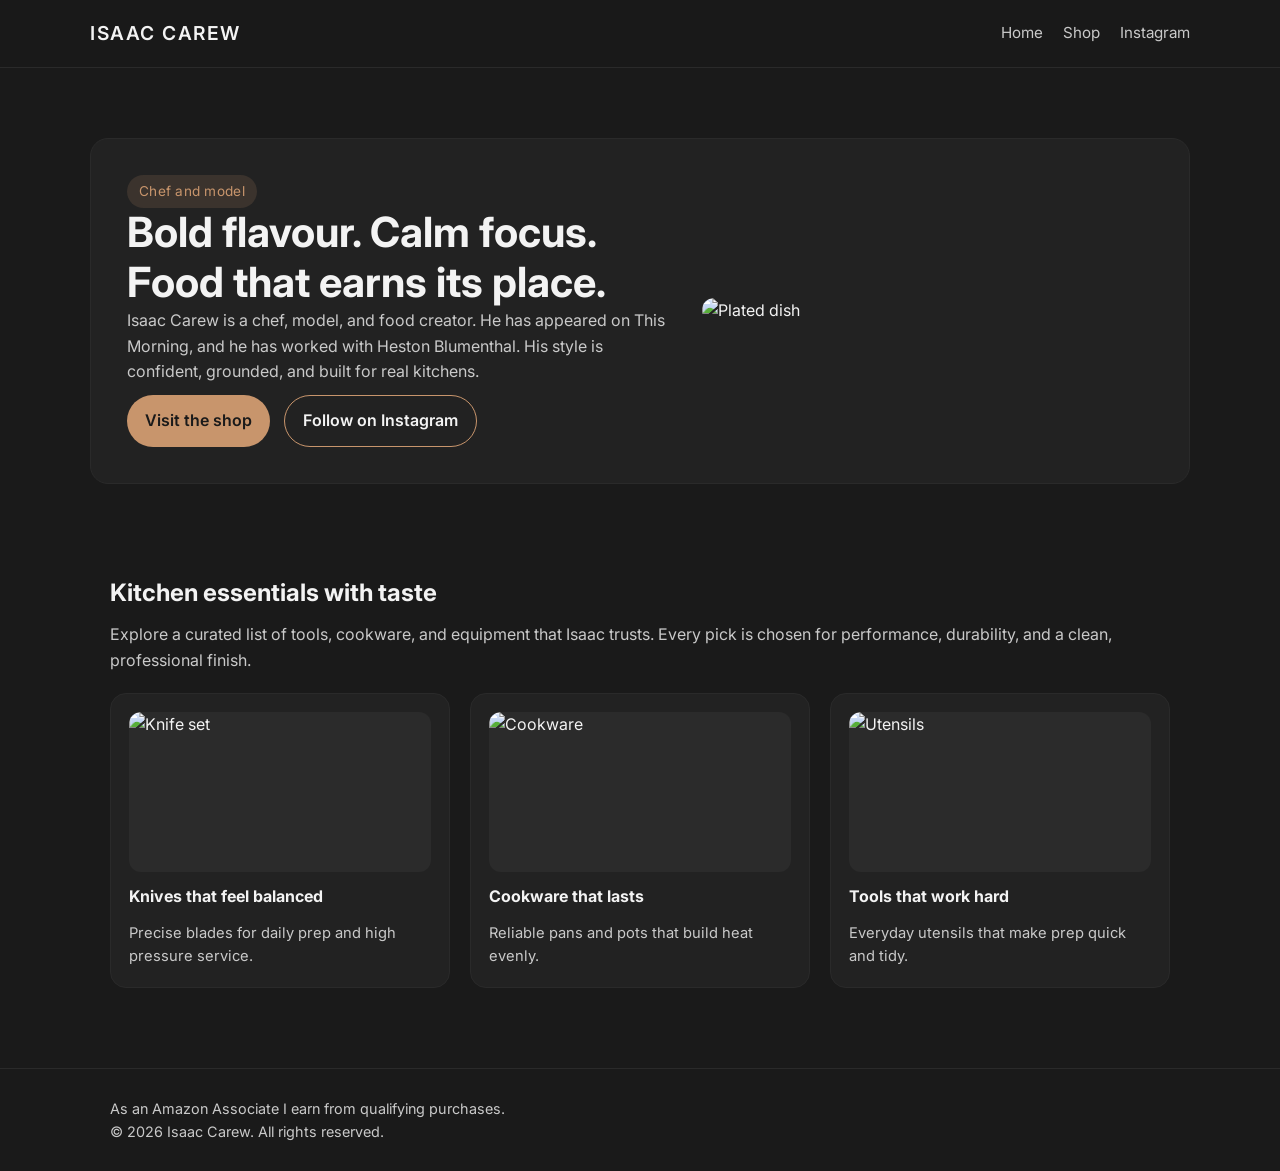
==== index.html @ 8b098218 "Initial site: isaaccarew.com kitchen store" ====
<!DOCTYPE html>
<html lang="en">
<head>
  <meta charset="UTF-8">
  <meta name="viewport" content="width=device-width, initial-scale=1.0">
  <title>Isaac Carew | Chef and Food Creator</title>
  <link rel="preconnect" href="https://fonts.googleapis.com">
  <link rel="preconnect" href="https://fonts.gstatic.com" crossorigin>
  <link href="https://fonts.googleapis.com/css2?family=Inter:wght@300;400;600;700&display=swap" rel="stylesheet">
  <link rel="stylesheet" href="css/style.css">
</head>
<body>
  <header>
    <div class="container nav">
      <div class="brand">Isaac Carew</div>
      <nav class="nav-links">
        <a href="index.html">Home</a>
        <a href="shop.html">Shop</a>
        <a href="https://www.instagram.com/isaaccarew/" target="_blank" rel="noopener">Instagram</a>
      </nav>
    </div>
  </header>

  <main>
    <section class="hero">
      <div class="container hero-card">
        <div>
          <span class="badge">Chef and model</span>
          <h1>Bold flavour. Calm focus. Food that earns its place.</h1>
          <p>Isaac Carew is a chef, model, and food creator. He has appeared on This Morning, and he has worked with Heston Blumenthal. His style is confident, grounded, and built for real kitchens.</p>
          <div class="cta">
            <a class="button" href="shop.html">Visit the shop</a>
            <a class="button ghost" href="https://www.instagram.com/isaaccarew/" target="_blank" rel="noopener">Follow on Instagram</a>
          </div>
        </div>
        <div>
          <img src="https://images.unsplash.com/photo-1504674900247-0877df9cc836?auto=format&fit=crop&w=900&q=80" alt="Plated dish">
        </div>
      </div>
    </section>

    <section class="section">
      <div class="container">
        <h2>Kitchen essentials with taste</h2>
        <p>Explore a curated list of tools, cookware, and equipment that Isaac trusts. Every pick is chosen for performance, durability, and a clean, professional finish.</p>
        <div class="grid">
          <div class="card">
            <img src="https://images.unsplash.com/photo-1518013431117-eb1465fa5752?auto=format&fit=crop&w=800&q=80" alt="Knife set">
            <h3>Knives that feel balanced</h3>
            <p>Precise blades for daily prep and high pressure service.</p>
          </div>
          <div class="card">
            <img src="https://images.unsplash.com/photo-1528712306091-ed0763094c98?auto=format&fit=crop&w=800&q=80" alt="Cookware">
            <h3>Cookware that lasts</h3>
            <p>Reliable pans and pots that build heat evenly.</p>
          </div>
          <div class="card">
            <img src="https://images.unsplash.com/photo-1528712306091-ed0763094c98?auto=format&fit=crop&w=800&q=80" alt="Utensils">
            <h3>Tools that work hard</h3>
            <p>Everyday utensils that make prep quick and tidy.</p>
          </div>
        </div>
      </div>
    </section>
  </main>

  <footer>
    <div class="container">
      <p>As an Amazon Associate I earn from qualifying purchases.</p>
      <p>© 2026 Isaac Carew. All rights reserved.</p>
    </div>
  </footer>
</body>
</html>
---- css/style.css ----
:root{
  --bg:#1a1a1a;
  --panel:#222222;
  --text:#f3f3f3;
  --muted:#c9c9c9;
  --accent:#c8956c;
  --accent-soft:rgba(200,149,108,0.15);
  --max:1100px;
}
*{box-sizing:border-box;margin:0;padding:0;}
body{
  font-family:Inter,system-ui,Arial,sans-serif;
  background:var(--bg);
  color:var(--text);
  line-height:1.6;
}
img{max-width:100%;display:block;border-radius:12px;}
a{color:var(--text);text-decoration:none;}
.container{max-width:var(--max);margin:0 auto;padding:0 20px;}
header{position:sticky;top:0;background:rgba(26,26,26,0.9);backdrop-filter:blur(8px);z-index:10;border-bottom:1px solid #2a2a2a;}
.nav{display:flex;align-items:center;justify-content:space-between;padding:18px 0;}
.brand{font-size:1.2rem;letter-spacing:0.08em;text-transform:uppercase;font-weight:600;}
.nav-links{display:flex;gap:20px;align-items:center;}
.nav-links a{font-size:0.95rem;color:var(--muted);} 
.nav-links a:hover{color:var(--text);} 
.hero{padding:70px 0 50px;}
.hero-card{background:var(--panel);border:1px solid #2a2a2a;border-radius:18px;padding:36px;display:grid;gap:24px;}
.hero h1{font-size:2.2rem;line-height:1.2;}
.hero p{color:var(--muted);max-width:700px;}
.hero .cta{display:flex;flex-wrap:wrap;gap:14px;margin-top:10px;}
.button{background:var(--accent);color:#1a1a1a;padding:12px 18px;border-radius:999px;font-weight:600;display:inline-flex;align-items:center;justify-content:center;}
.button.ghost{background:transparent;border:1px solid var(--accent);color:var(--text);} 
.section{padding:40px 0;}
.section h2{font-size:1.5rem;margin-bottom:10px;}
.section p{color:var(--muted);} 
.grid{display:grid;grid-template-columns:repeat(auto-fit,minmax(220px,1fr));gap:20px;margin-top:20px;}
.card{background:var(--panel);border:1px solid #2a2a2a;border-radius:16px;padding:18px;display:flex;flex-direction:column;gap:12px;}
.card img{height:160px;object-fit:cover;background:#2b2b2b;}
.card h3{font-size:1rem;}
.card p{color:var(--muted);font-size:0.92rem;}
.price{color:var(--accent);font-weight:600;margin-top:auto;}
.card .button{margin-top:10px;width:100%;}
.category{margin-top:34px;}
.badge{display:inline-block;background:var(--accent-soft);color:var(--accent);padding:6px 12px;border-radius:999px;font-size:0.85rem;letter-spacing:0.02em;}
footer{border-top:1px solid #2a2a2a;padding:28px 0;margin-top:40px;color:var(--muted);font-size:0.9rem;}
@media(min-width:768px){
  .hero-card{grid-template-columns:1.1fr 0.9fr;align-items:center;}
  .hero h1{font-size:2.6rem;}
}
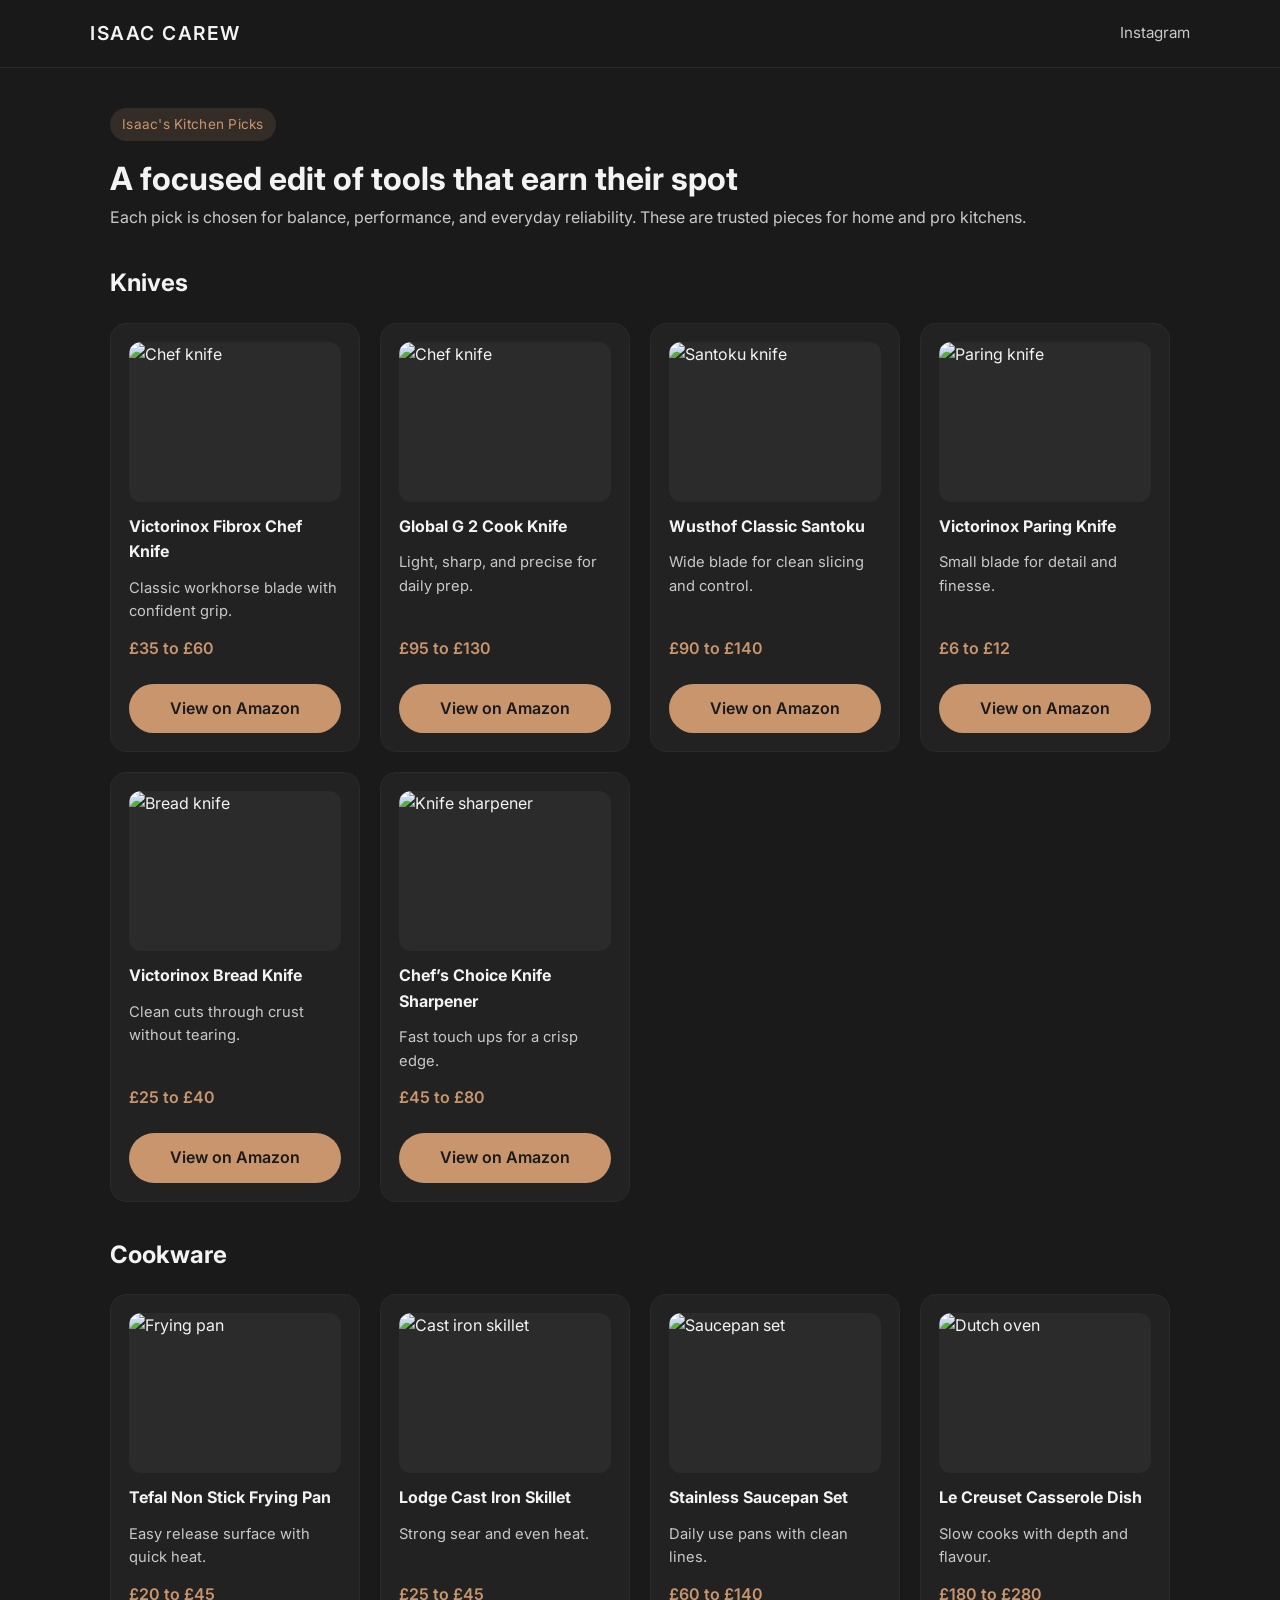
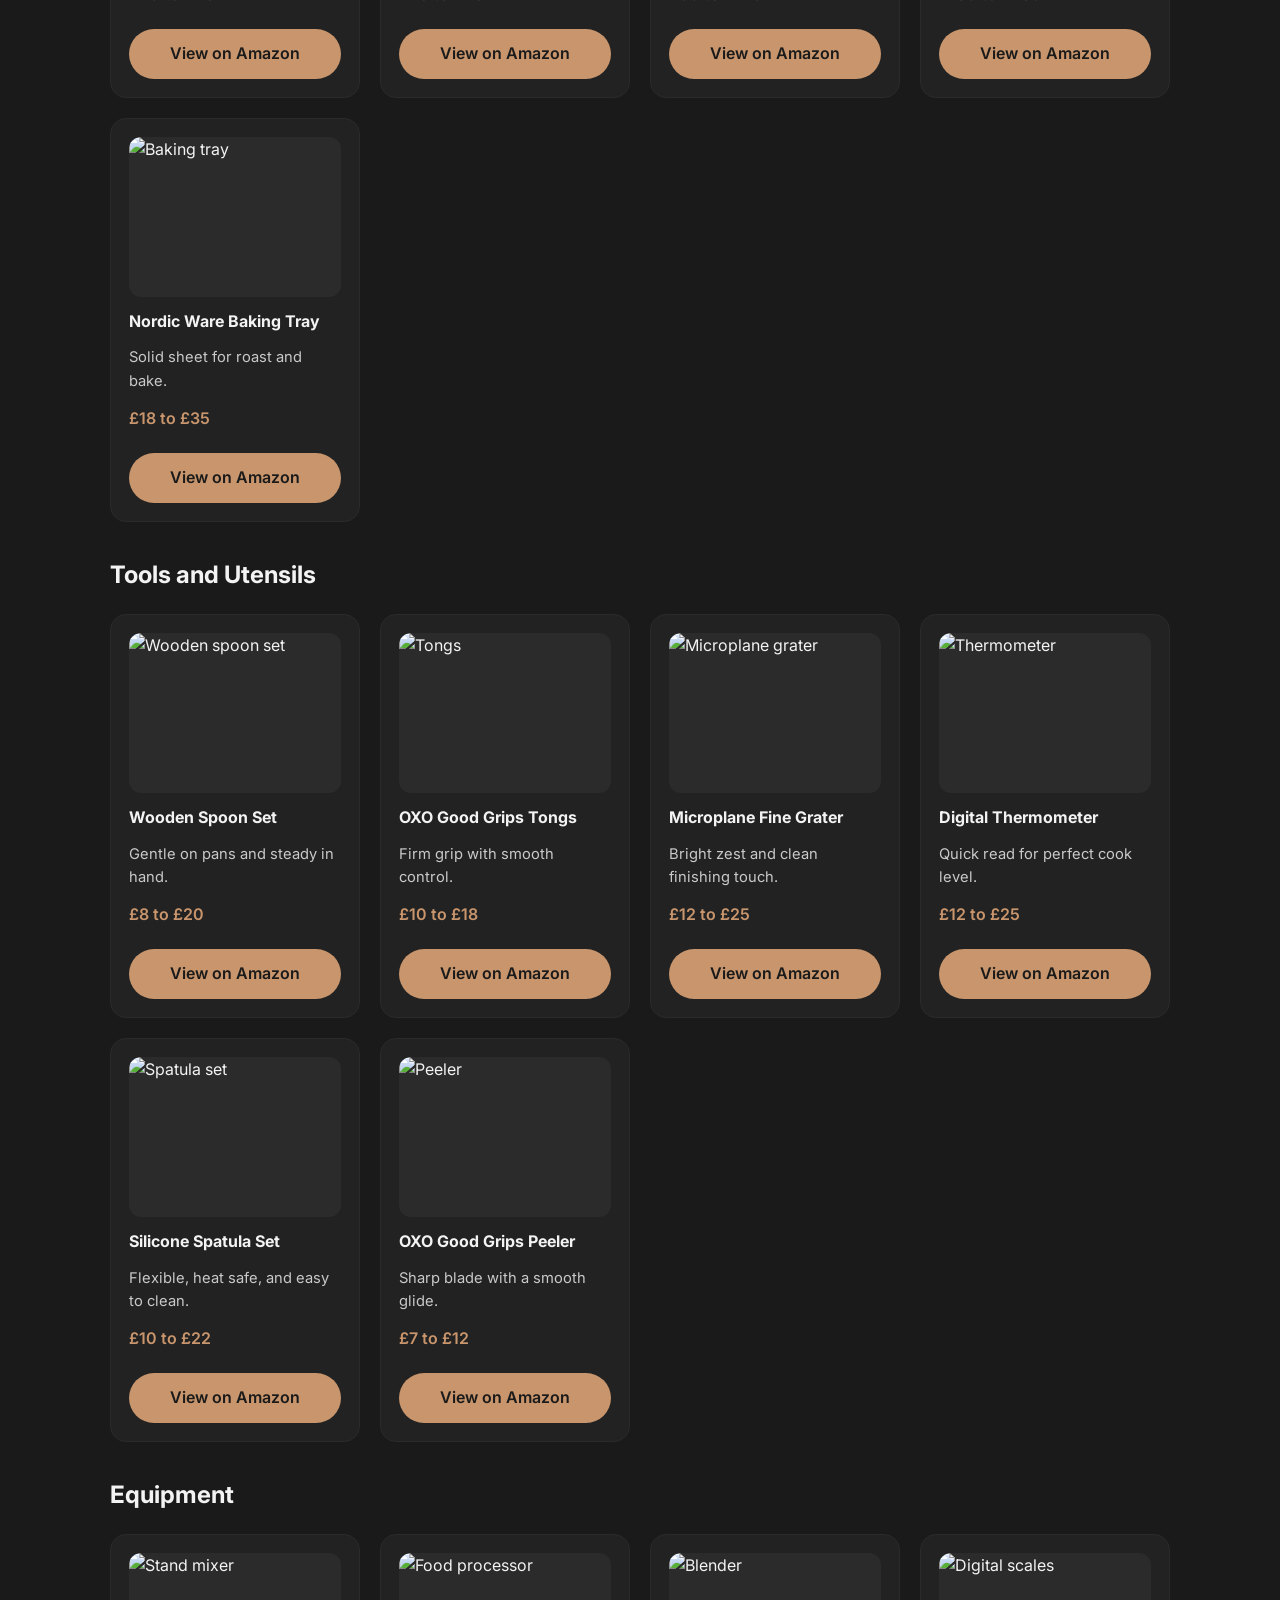
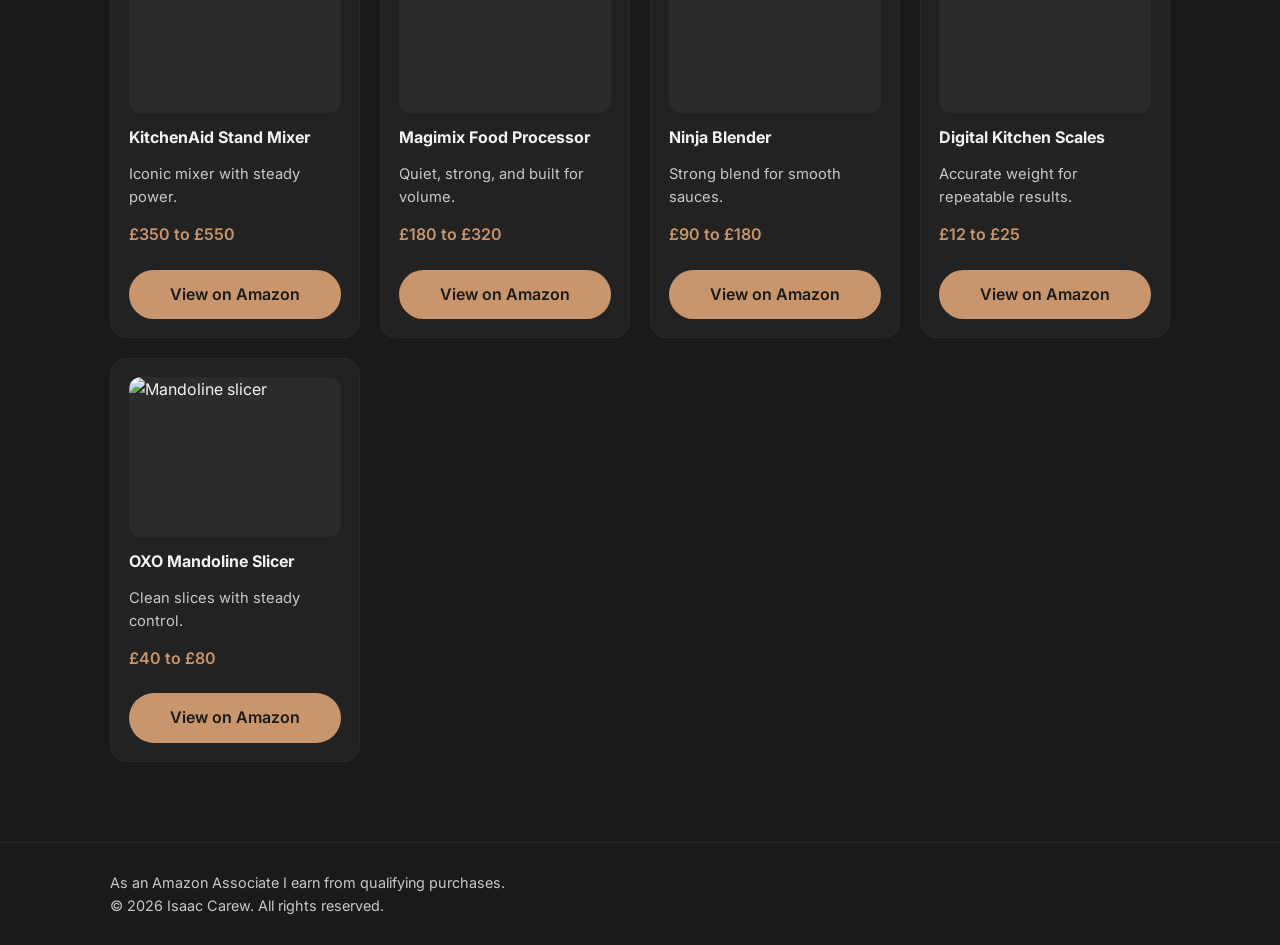
==== commit 0b528939: "Strip to shop only - single page storefront" ====
--- a/index.html
+++ b/index.html
@@ -3,7 +3,7 @@
 <head>
   <meta charset="UTF-8">
   <meta name="viewport" content="width=device-width, initial-scale=1.0">
-  <title>Isaac Carew | Chef and Food Creator</title>
+  <title>Isaac's Kitchen Picks</title>
   <link rel="preconnect" href="https://fonts.googleapis.com">
   <link rel="preconnect" href="https://fonts.gstatic.com" crossorigin>
   <link href="https://fonts.googleapis.com/css2?family=Inter:wght@300;400;600;700&display=swap" rel="stylesheet">
@@ -14,54 +14,196 @@
     <div class="container nav">
       <div class="brand">Isaac Carew</div>
       <nav class="nav-links">
-        <a href="index.html">Home</a>
-        <a href="shop.html">Shop</a>
         <a href="https://www.instagram.com/isaaccarew/" target="_blank" rel="noopener">Instagram</a>
       </nav>
     </div>
   </header>
 
-  <main>
-    <section class="hero">
-      <div class="container hero-card">
-        <div>
-          <span class="badge">Chef and model</span>
-          <h1>Bold flavour. Calm focus. Food that earns its place.</h1>
-          <p>Isaac Carew is a chef, model, and food creator. He has appeared on This Morning, and he has worked with Heston Blumenthal. His style is confident, grounded, and built for real kitchens.</p>
-          <div class="cta">
-            <a class="button" href="shop.html">Visit the shop</a>
-            <a class="button ghost" href="https://www.instagram.com/isaaccarew/" target="_blank" rel="noopener">Follow on Instagram</a>
-          </div>
-        </div>
-        <div>
-          <img src="https://images.unsplash.com/photo-1504674900247-0877df9cc836?auto=format&fit=crop&w=900&q=80" alt="Plated dish">
-        </div>
-      </div>
-    </section>
-
-    <section class="section">
-      <div class="container">
-        <h2>Kitchen essentials with taste</h2>
-        <p>Explore a curated list of tools, cookware, and equipment that Isaac trusts. Every pick is chosen for performance, durability, and a clean, professional finish.</p>
-        <div class="grid">
-          <div class="card">
-            <img src="https://images.unsplash.com/photo-1518013431117-eb1465fa5752?auto=format&fit=crop&w=800&q=80" alt="Knife set">
-            <h3>Knives that feel balanced</h3>
-            <p>Precise blades for daily prep and high pressure service.</p>
-          </div>
-          <div class="card">
-            <img src="https://images.unsplash.com/photo-1528712306091-ed0763094c98?auto=format&fit=crop&w=800&q=80" alt="Cookware">
-            <h3>Cookware that lasts</h3>
-            <p>Reliable pans and pots that build heat evenly.</p>
-          </div>
-          <div class="card">
-            <img src="https://images.unsplash.com/photo-1528712306091-ed0763094c98?auto=format&fit=crop&w=800&q=80" alt="Utensils">
-            <h3>Tools that work hard</h3>
-            <p>Everyday utensils that make prep quick and tidy.</p>
-          </div>
-        </div>
-      </div>
-    </section>
+  <main class="section">
+    <div class="container">
+      <span class="badge">Isaac's Kitchen Picks</span>
+      <h1 style="margin-top:12px;">A focused edit of tools that earn their spot</h1>
+      <p>Each pick is chosen for balance, performance, and everyday reliability. These are trusted pieces for home and pro kitchens.</p>
+
+      <div class="category">
+        <h2>Knives</h2>
+        <div class="grid">
+          <div class="card">
+            <img src="https://images.unsplash.com/photo-1480169812695-4d679ac0bf76?auto=format&fit=crop&w=900&q=80" alt="Chef knife">
+            <h3>Victorinox Fibrox Chef Knife</h3>
+            <p>Classic workhorse blade with confident grip.</p>
+            <div class="price">£35 to £60</div>
+            <a class="button" href="https://www.amazon.co.uk/dp/B0000CFDD5?tag=isaaccarew-21" target="_blank" rel="noopener">View on Amazon</a>
+          </div>
+          <div class="card">
+            <img src="https://images.unsplash.com/photo-1506368249639-73a05d6f6488?auto=format&fit=crop&w=900&q=80" alt="Chef knife">
+            <h3>Global G 2 Cook Knife</h3>
+            <p>Light, sharp, and precise for daily prep.</p>
+            <div class="price">£95 to £130</div>
+            <a class="button" href="https://www.amazon.co.uk/dp/B00005OL44?tag=isaaccarew-21" target="_blank" rel="noopener">View on Amazon</a>
+          </div>
+          <div class="card">
+            <img src="https://images.unsplash.com/photo-1506368249639-73a05d6f6488?auto=format&fit=crop&w=900&q=80" alt="Santoku knife">
+            <h3>Wusthof Classic Santoku</h3>
+            <p>Wide blade for clean slicing and control.</p>
+            <div class="price">£90 to £140</div>
+            <a class="button" href="https://www.amazon.co.uk/dp/B00009ZK08?tag=isaaccarew-21" target="_blank" rel="noopener">View on Amazon</a>
+          </div>
+          <div class="card">
+            <img src="https://images.unsplash.com/photo-1518013431117-eb1465fa5752?auto=format&fit=crop&w=900&q=80" alt="Paring knife">
+            <h3>Victorinox Paring Knife</h3>
+            <p>Small blade for detail and finesse.</p>
+            <div class="price">£6 to £12</div>
+            <a class="button" href="https://www.amazon.co.uk/dp/B0000CF94L?tag=isaaccarew-21" target="_blank" rel="noopener">View on Amazon</a>
+          </div>
+          <div class="card">
+            <img src="https://images.unsplash.com/photo-1518013431117-eb1465fa5752?auto=format&fit=crop&w=900&q=80" alt="Bread knife">
+            <h3>Victorinox Bread Knife</h3>
+            <p>Clean cuts through crust without tearing.</p>
+            <div class="price">£25 to £40</div>
+            <a class="button" href="https://www.amazon.co.uk/dp/B0000CFDD3?tag=isaaccarew-21" target="_blank" rel="noopener">View on Amazon</a>
+          </div>
+          <div class="card">
+            <img src="https://images.unsplash.com/photo-1511690743698-d9d85f2fbf38?auto=format&fit=crop&w=900&q=80" alt="Knife sharpener">
+            <h3>Chef’s Choice Knife Sharpener</h3>
+            <p>Fast touch ups for a crisp edge.</p>
+            <div class="price">£45 to £80</div>
+            <a class="button" href="https://www.amazon.co.uk/dp/B00005RGO6?tag=isaaccarew-21" target="_blank" rel="noopener">View on Amazon</a>
+          </div>
+        </div>
+      </div>
+
+      <div class="category">
+        <h2>Cookware</h2>
+        <div class="grid">
+          <div class="card">
+            <img src="https://images.unsplash.com/photo-1506368249639-73a05d6f6488?auto=format&fit=crop&w=900&q=80" alt="Frying pan">
+            <h3>Tefal Non Stick Frying Pan</h3>
+            <p>Easy release surface with quick heat.</p>
+            <div class="price">£20 to £45</div>
+            <a class="button" href="https://www.amazon.co.uk/dp/B00KJTZLDY?tag=isaaccarew-21" target="_blank" rel="noopener">View on Amazon</a>
+          </div>
+          <div class="card">
+            <img src="https://images.unsplash.com/photo-1506368249639-73a05d6f6488?auto=format&fit=crop&w=900&q=80" alt="Cast iron skillet">
+            <h3>Lodge Cast Iron Skillet</h3>
+            <p>Strong sear and even heat.</p>
+            <div class="price">£25 to £45</div>
+            <a class="button" href="https://www.amazon.co.uk/dp/B00006JSUA?tag=isaaccarew-21" target="_blank" rel="noopener">View on Amazon</a>
+          </div>
+          <div class="card">
+            <img src="https://images.unsplash.com/photo-1481931715705-36fdf1dd4f5f?auto=format&fit=crop&w=900&q=80" alt="Saucepan set">
+            <h3>Stainless Saucepan Set</h3>
+            <p>Daily use pans with clean lines.</p>
+            <div class="price">£60 to £140</div>
+            <a class="button" href="https://www.amazon.co.uk/dp/B07M7D9C4B?tag=isaaccarew-21" target="_blank" rel="noopener">View on Amazon</a>
+          </div>
+          <div class="card">
+            <img src="https://images.unsplash.com/photo-1528712306091-ed0763094c98?auto=format&fit=crop&w=900&q=80" alt="Dutch oven">
+            <h3>Le Creuset Casserole Dish</h3>
+            <p>Slow cooks with depth and flavour.</p>
+            <div class="price">£180 to £280</div>
+            <a class="button" href="https://www.amazon.co.uk/dp/B0000CF6X5?tag=isaaccarew-21" target="_blank" rel="noopener">View on Amazon</a>
+          </div>
+          <div class="card">
+            <img src="https://images.unsplash.com/photo-1490527008340-96d7ad112b81?auto=format&fit=crop&w=900&q=80" alt="Baking tray">
+            <h3>Nordic Ware Baking Tray</h3>
+            <p>Solid sheet for roast and bake.</p>
+            <div class="price">£18 to £35</div>
+            <a class="button" href="https://www.amazon.co.uk/dp/B0000VLYE0?tag=isaaccarew-21" target="_blank" rel="noopener">View on Amazon</a>
+          </div>
+        </div>
+      </div>
+
+      <div class="category">
+        <h2>Tools and Utensils</h2>
+        <div class="grid">
+          <div class="card">
+            <img src="https://images.unsplash.com/photo-1528712306091-ed0763094c98?auto=format&fit=crop&w=900&q=80" alt="Wooden spoon set">
+            <h3>Wooden Spoon Set</h3>
+            <p>Gentle on pans and steady in hand.</p>
+            <div class="price">£8 to £20</div>
+            <a class="button" href="https://www.amazon.co.uk/dp/B01N5G3X21?tag=isaaccarew-21" target="_blank" rel="noopener">View on Amazon</a>
+          </div>
+          <div class="card">
+            <img src="https://images.unsplash.com/photo-1511690743698-d9d85f2fbf38?auto=format&fit=crop&w=900&q=80" alt="Tongs">
+            <h3>OXO Good Grips Tongs</h3>
+            <p>Firm grip with smooth control.</p>
+            <div class="price">£10 to £18</div>
+            <a class="button" href="https://www.amazon.co.uk/dp/B00004OCL8?tag=isaaccarew-21" target="_blank" rel="noopener">View on Amazon</a>
+          </div>
+          <div class="card">
+            <img src="https://images.unsplash.com/photo-1505253716362-afaea1d3d1af?auto=format&fit=crop&w=900&q=80" alt="Microplane grater">
+            <h3>Microplane Fine Grater</h3>
+            <p>Bright zest and clean finishing touch.</p>
+            <div class="price">£12 to £25</div>
+            <a class="button" href="https://www.amazon.co.uk/dp/B00004S7V8?tag=isaaccarew-21" target="_blank" rel="noopener">View on Amazon</a>
+          </div>
+          <div class="card">
+            <img src="https://images.unsplash.com/photo-1543352634-02c53be2abf9?auto=format&fit=crop&w=900&q=80" alt="Thermometer">
+            <h3>Digital Thermometer</h3>
+            <p>Quick read for perfect cook level.</p>
+            <div class="price">£12 to £25</div>
+            <a class="button" href="https://www.amazon.co.uk/dp/B07X9JY1X2?tag=isaaccarew-21" target="_blank" rel="noopener">View on Amazon</a>
+          </div>
+          <div class="card">
+            <img src="https://images.unsplash.com/photo-1511690743698-d9d85f2fbf38?auto=format&fit=crop&w=900&q=80" alt="Spatula set">
+            <h3>Silicone Spatula Set</h3>
+            <p>Flexible, heat safe, and easy to clean.</p>
+            <div class="price">£10 to £22</div>
+            <a class="button" href="https://www.amazon.co.uk/dp/B01H7MVZ3C?tag=isaaccarew-21" target="_blank" rel="noopener">View on Amazon</a>
+          </div>
+          <div class="card">
+            <img src="https://images.unsplash.com/photo-1511690743698-d9d85f2fbf38?auto=format&fit=crop&w=900&q=80" alt="Peeler">
+            <h3>OXO Good Grips Peeler</h3>
+            <p>Sharp blade with a smooth glide.</p>
+            <div class="price">£7 to £12</div>
+            <a class="button" href="https://www.amazon.co.uk/dp/B00004OCNK?tag=isaaccarew-21" target="_blank" rel="noopener">View on Amazon</a>
+          </div>
+        </div>
+      </div>
+
+      <div class="category">
+        <h2>Equipment</h2>
+        <div class="grid">
+          <div class="card">
+            <img src="https://images.unsplash.com/photo-1518013431117-eb1465fa5752?auto=format&fit=crop&w=900&q=80" alt="Stand mixer">
+            <h3>KitchenAid Stand Mixer</h3>
+            <p>Iconic mixer with steady power.</p>
+            <div class="price">£350 to £550</div>
+            <a class="button" href="https://www.amazon.co.uk/dp/B00005O7BO?tag=isaaccarew-21" target="_blank" rel="noopener">View on Amazon</a>
+          </div>
+          <div class="card">
+            <img src="https://images.unsplash.com/photo-1528712306091-ed0763094c98?auto=format&fit=crop&w=900&q=80" alt="Food processor">
+            <h3>Magimix Food Processor</h3>
+            <p>Quiet, strong, and built for volume.</p>
+            <div class="price">£180 to £320</div>
+            <a class="button" href="https://www.amazon.co.uk/dp/B0001A2H7W?tag=isaaccarew-21" target="_blank" rel="noopener">View on Amazon</a>
+          </div>
+          <div class="card">
+            <img src="https://images.unsplash.com/photo-1481931715705-36fdf1dd4f5f?auto=format&fit=crop&w=900&q=80" alt="Blender">
+            <h3>Ninja Blender</h3>
+            <p>Strong blend for smooth sauces.</p>
+            <div class="price">£90 to £180</div>
+            <a class="button" href="https://www.amazon.co.uk/dp/B08BYY3XL5?tag=isaaccarew-21" target="_blank" rel="noopener">View on Amazon</a>
+          </div>
+          <div class="card">
+            <img src="https://images.unsplash.com/photo-1481931715705-36fdf1dd4f5f?auto=format&fit=crop&w=900&q=80" alt="Digital scales">
+            <h3>Digital Kitchen Scales</h3>
+            <p>Accurate weight for repeatable results.</p>
+            <div class="price">£12 to £25</div>
+            <a class="button" href="https://www.amazon.co.uk/dp/B07XK1JRG1?tag=isaaccarew-21" target="_blank" rel="noopener">View on Amazon</a>
+          </div>
+          <div class="card">
+            <img src="https://images.unsplash.com/photo-1511690743698-d9d85f2fbf38?auto=format&fit=crop&w=900&q=80" alt="Mandoline slicer">
+            <h3>OXO Mandoline Slicer</h3>
+            <p>Clean slices with steady control.</p>
+            <div class="price">£40 to £80</div>
+            <a class="button" href="https://www.amazon.co.uk/dp/B001THGPDO?tag=isaaccarew-21" target="_blank" rel="noopener">View on Amazon</a>
+          </div>
+        </div>
+      </div>
+
+    </div>
   </main>
 
   <footer>
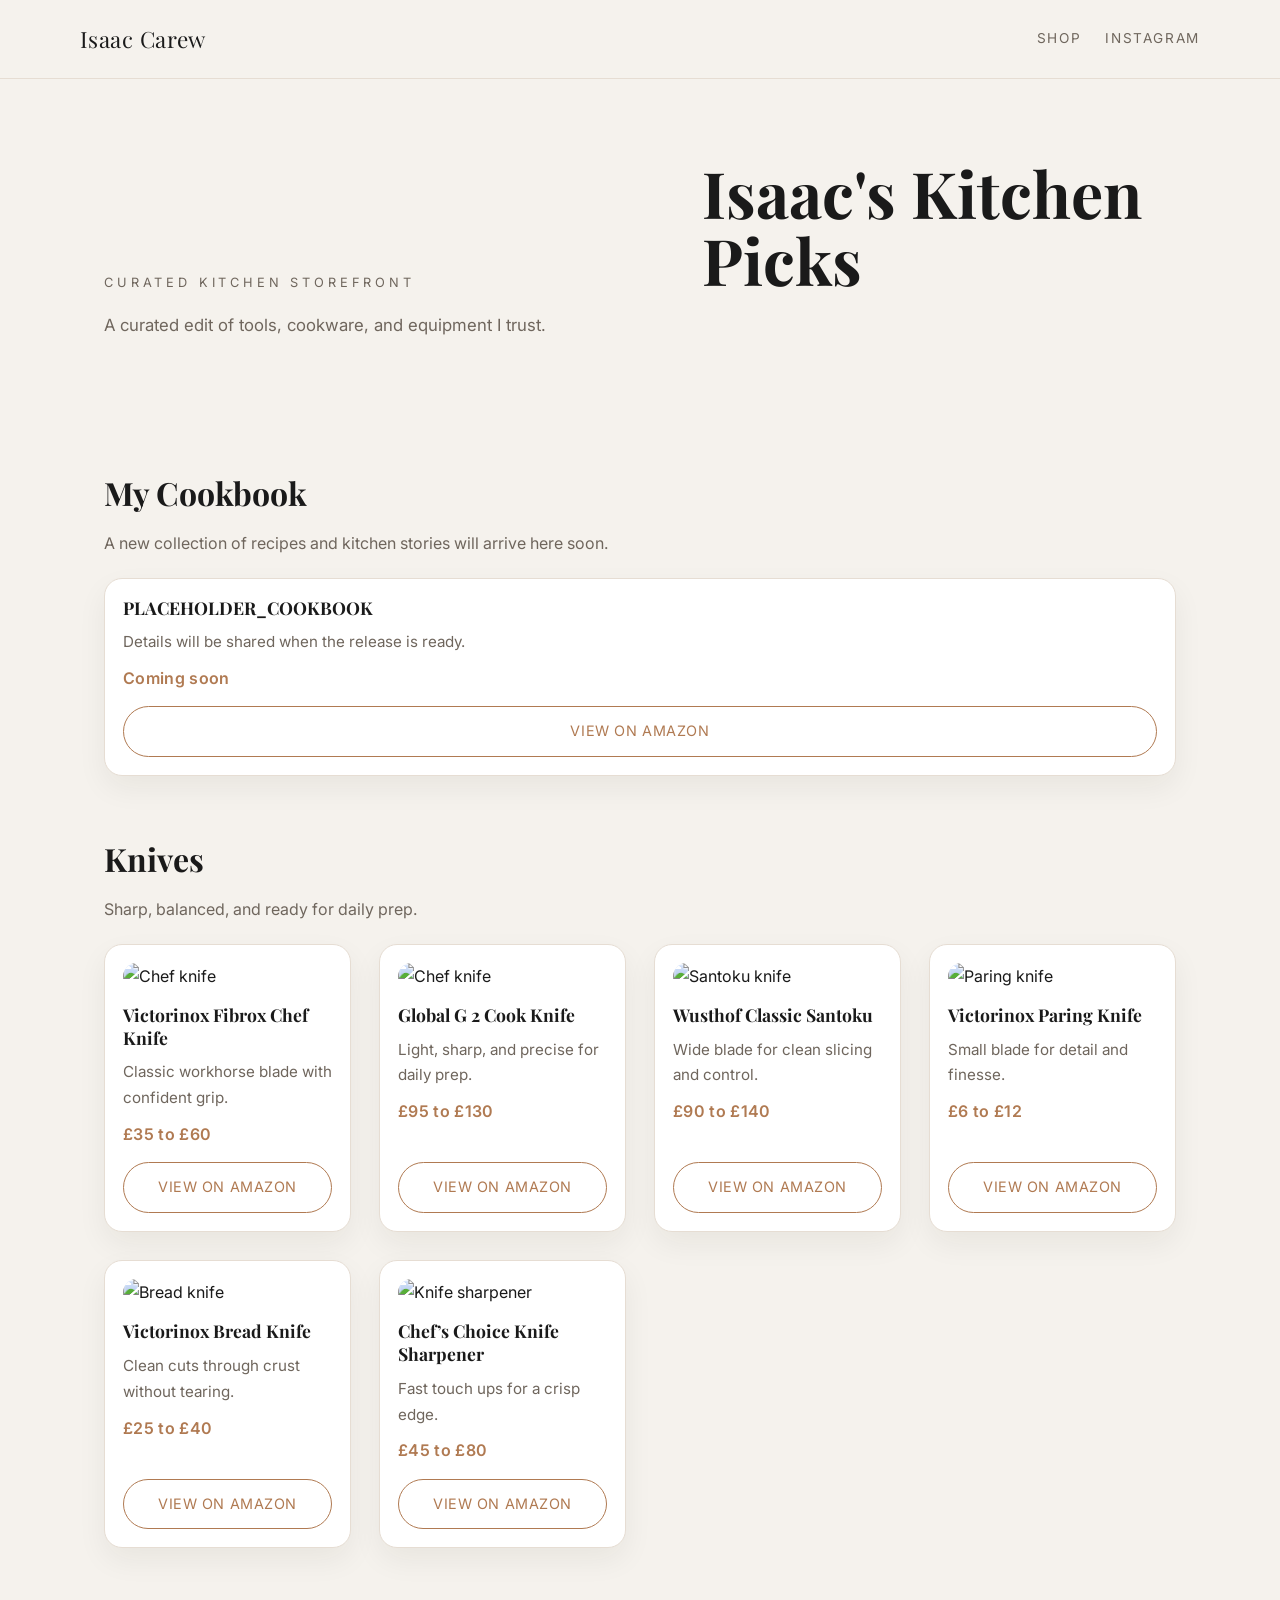
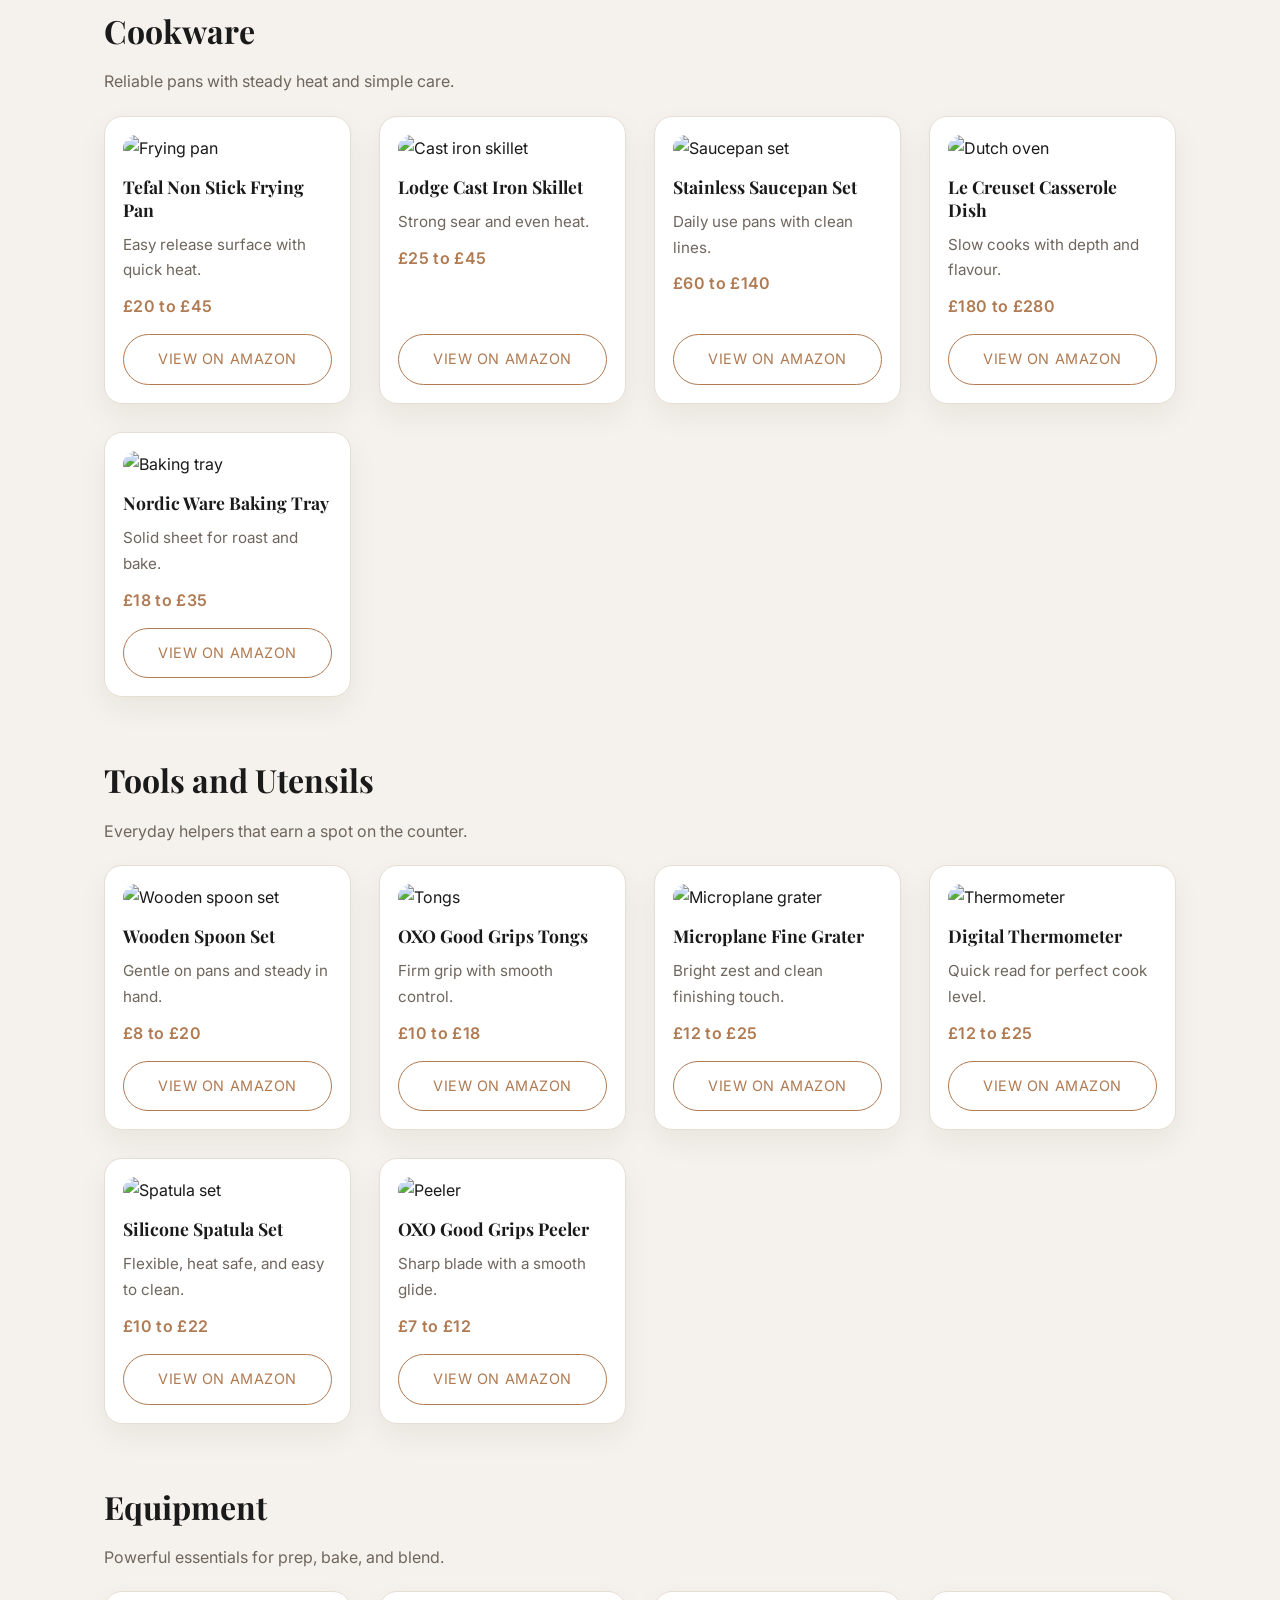
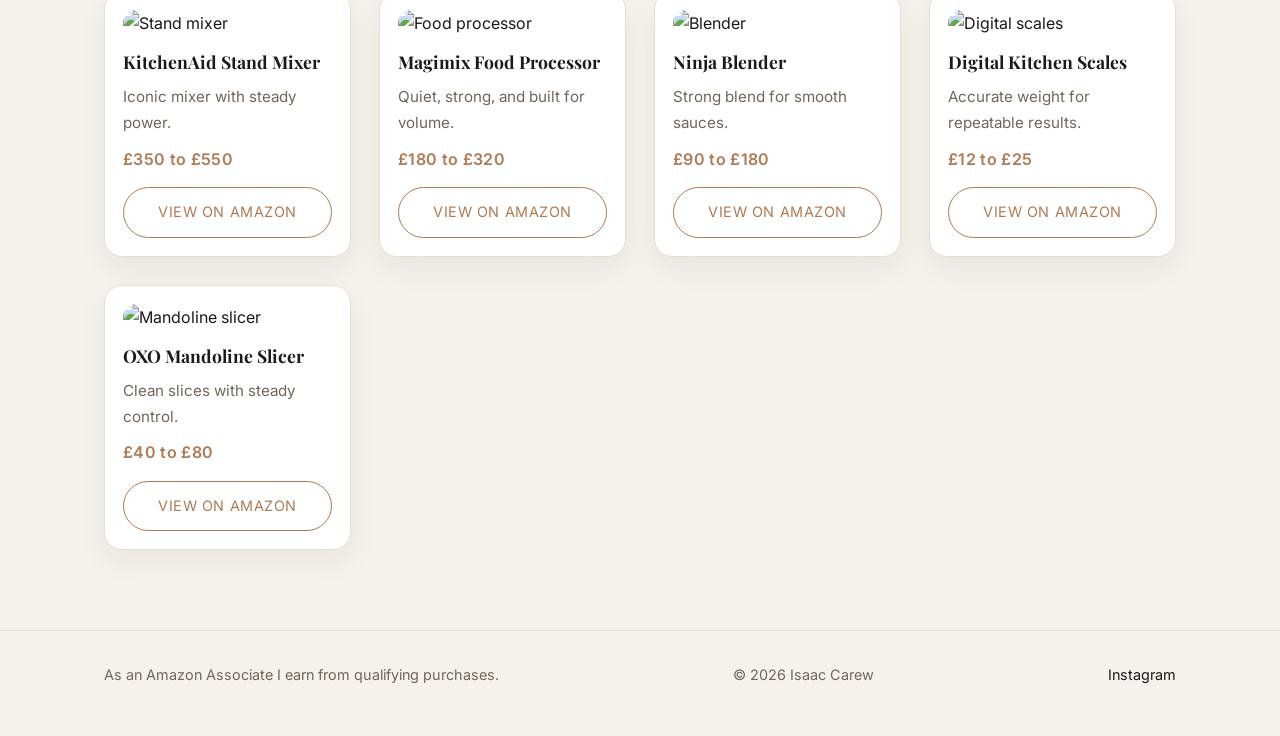
==== commit 888fe184: "Redesign: editorial premium aesthetic" ====
--- a/index.html
+++ b/index.html
@@ -6,210 +6,290 @@
   <title>Isaac's Kitchen Picks</title>
   <link rel="preconnect" href="https://fonts.googleapis.com">
   <link rel="preconnect" href="https://fonts.gstatic.com" crossorigin>
-  <link href="https://fonts.googleapis.com/css2?family=Inter:wght@300;400;600;700&display=swap" rel="stylesheet">
+  <link href="https://fonts.googleapis.com/css2?family=Playfair+Display:wght@400;600;700&family=Inter:wght@300;400;500;600&display=swap" rel="stylesheet">
   <link rel="stylesheet" href="css/style.css">
 </head>
 <body>
-  <header>
+  <header class="site-header">
     <div class="container nav">
       <div class="brand">Isaac Carew</div>
       <nav class="nav-links">
+        <a href="#shop">SHOP</a>
         <a href="https://www.instagram.com/isaaccarew/" target="_blank" rel="noopener">Instagram</a>
       </nav>
     </div>
   </header>
 
-  <main class="section">
-    <div class="container">
-      <span class="badge">Isaac's Kitchen Picks</span>
-      <h1 style="margin-top:12px;">A focused edit of tools that earn their spot</h1>
-      <p>Each pick is chosen for balance, performance, and everyday reliability. These are trusted pieces for home and pro kitchens.</p>
-
-      <div class="category">
-        <h2>Knives</h2>
-        <div class="grid">
-          <div class="card">
-            <img src="https://images.unsplash.com/photo-1480169812695-4d679ac0bf76?auto=format&fit=crop&w=900&q=80" alt="Chef knife">
-            <h3>Victorinox Fibrox Chef Knife</h3>
-            <p>Classic workhorse blade with confident grip.</p>
-            <div class="price">£35 to £60</div>
-            <a class="button" href="https://www.amazon.co.uk/dp/B0000CFDD5?tag=isaaccarew-21" target="_blank" rel="noopener">View on Amazon</a>
-          </div>
-          <div class="card">
-            <img src="https://images.unsplash.com/photo-1506368249639-73a05d6f6488?auto=format&fit=crop&w=900&q=80" alt="Chef knife">
-            <h3>Global G 2 Cook Knife</h3>
-            <p>Light, sharp, and precise for daily prep.</p>
-            <div class="price">£95 to £130</div>
-            <a class="button" href="https://www.amazon.co.uk/dp/B00005OL44?tag=isaaccarew-21" target="_blank" rel="noopener">View on Amazon</a>
-          </div>
-          <div class="card">
-            <img src="https://images.unsplash.com/photo-1506368249639-73a05d6f6488?auto=format&fit=crop&w=900&q=80" alt="Santoku knife">
-            <h3>Wusthof Classic Santoku</h3>
-            <p>Wide blade for clean slicing and control.</p>
-            <div class="price">£90 to £140</div>
-            <a class="button" href="https://www.amazon.co.uk/dp/B00009ZK08?tag=isaaccarew-21" target="_blank" rel="noopener">View on Amazon</a>
-          </div>
-          <div class="card">
-            <img src="https://images.unsplash.com/photo-1518013431117-eb1465fa5752?auto=format&fit=crop&w=900&q=80" alt="Paring knife">
-            <h3>Victorinox Paring Knife</h3>
-            <p>Small blade for detail and finesse.</p>
-            <div class="price">£6 to £12</div>
-            <a class="button" href="https://www.amazon.co.uk/dp/B0000CF94L?tag=isaaccarew-21" target="_blank" rel="noopener">View on Amazon</a>
-          </div>
-          <div class="card">
-            <img src="https://images.unsplash.com/photo-1518013431117-eb1465fa5752?auto=format&fit=crop&w=900&q=80" alt="Bread knife">
-            <h3>Victorinox Bread Knife</h3>
-            <p>Clean cuts through crust without tearing.</p>
-            <div class="price">£25 to £40</div>
-            <a class="button" href="https://www.amazon.co.uk/dp/B0000CFDD3?tag=isaaccarew-21" target="_blank" rel="noopener">View on Amazon</a>
-          </div>
-          <div class="card">
-            <img src="https://images.unsplash.com/photo-1511690743698-d9d85f2fbf38?auto=format&fit=crop&w=900&q=80" alt="Knife sharpener">
-            <h3>Chef’s Choice Knife Sharpener</h3>
-            <p>Fast touch ups for a crisp edge.</p>
-            <div class="price">£45 to £80</div>
-            <a class="button" href="https://www.amazon.co.uk/dp/B00005RGO6?tag=isaaccarew-21" target="_blank" rel="noopener">View on Amazon</a>
-          </div>
-        </div>
+  <main id="shop">
+    <section class="hero">
+      <div class="container hero-inner">
+        <p class="eyebrow">Curated Kitchen Storefront</p>
+        <h1>Isaac's Kitchen Picks</h1>
+        <p class="hero-subtitle">A curated edit of tools, cookware, and equipment I trust.</p>
       </div>
-
-      <div class="category">
-        <h2>Cookware</h2>
-        <div class="grid">
-          <div class="card">
-            <img src="https://images.unsplash.com/photo-1506368249639-73a05d6f6488?auto=format&fit=crop&w=900&q=80" alt="Frying pan">
-            <h3>Tefal Non Stick Frying Pan</h3>
-            <p>Easy release surface with quick heat.</p>
-            <div class="price">£20 to £45</div>
-            <a class="button" href="https://www.amazon.co.uk/dp/B00KJTZLDY?tag=isaaccarew-21" target="_blank" rel="noopener">View on Amazon</a>
-          </div>
-          <div class="card">
-            <img src="https://images.unsplash.com/photo-1506368249639-73a05d6f6488?auto=format&fit=crop&w=900&q=80" alt="Cast iron skillet">
-            <h3>Lodge Cast Iron Skillet</h3>
-            <p>Strong sear and even heat.</p>
-            <div class="price">£25 to £45</div>
-            <a class="button" href="https://www.amazon.co.uk/dp/B00006JSUA?tag=isaaccarew-21" target="_blank" rel="noopener">View on Amazon</a>
-          </div>
-          <div class="card">
-            <img src="https://images.unsplash.com/photo-1481931715705-36fdf1dd4f5f?auto=format&fit=crop&w=900&q=80" alt="Saucepan set">
-            <h3>Stainless Saucepan Set</h3>
-            <p>Daily use pans with clean lines.</p>
-            <div class="price">£60 to £140</div>
-            <a class="button" href="https://www.amazon.co.uk/dp/B07M7D9C4B?tag=isaaccarew-21" target="_blank" rel="noopener">View on Amazon</a>
-          </div>
-          <div class="card">
-            <img src="https://images.unsplash.com/photo-1528712306091-ed0763094c98?auto=format&fit=crop&w=900&q=80" alt="Dutch oven">
-            <h3>Le Creuset Casserole Dish</h3>
-            <p>Slow cooks with depth and flavour.</p>
-            <div class="price">£180 to £280</div>
-            <a class="button" href="https://www.amazon.co.uk/dp/B0000CF6X5?tag=isaaccarew-21" target="_blank" rel="noopener">View on Amazon</a>
-          </div>
-          <div class="card">
-            <img src="https://images.unsplash.com/photo-1490527008340-96d7ad112b81?auto=format&fit=crop&w=900&q=80" alt="Baking tray">
-            <h3>Nordic Ware Baking Tray</h3>
-            <p>Solid sheet for roast and bake.</p>
-            <div class="price">£18 to £35</div>
-            <a class="button" href="https://www.amazon.co.uk/dp/B0000VLYE0?tag=isaaccarew-21" target="_blank" rel="noopener">View on Amazon</a>
+    </section>
+
+    <section class="section">
+      <div class="container">
+        <div class="category">
+          <div class="category-header">
+            <h2>My Cookbook</h2>
+            <p>A new collection of recipes and kitchen stories will arrive here soon.</p>
+          </div>
+          <div class="grid">
+            <div class="card">
+              <div class="card-body">
+                <h3>PLACEHOLDER_COOKBOOK</h3>
+                <p>Details will be shared when the release is ready.</p>
+                <div class="price">Coming soon</div>
+              </div>
+              <a class="button" href="#">View on Amazon</a>
+            </div>
+          </div>
+        </div>
+
+        <div class="category">
+          <div class="category-header">
+            <h2>Knives</h2>
+            <p>Sharp, balanced, and ready for daily prep.</p>
+          </div>
+          <div class="grid">
+            <div class="card">
+              <img src="https://images.unsplash.com/photo-1480169812695-4d679ac0bf76?auto=format&fit=crop&w=900&q=80" alt="Chef knife">
+              <div class="card-body">
+                <h3>Victorinox Fibrox Chef Knife</h3>
+                <p>Classic workhorse blade with confident grip.</p>
+                <div class="price">£35 to £60</div>
+              </div>
+              <a class="button" href="https://www.amazon.co.uk/dp/B0000CFDD5?tag=isaaccarew-21" target="_blank" rel="noopener">View on Amazon</a>
+            </div>
+            <div class="card">
+              <img src="https://images.unsplash.com/photo-1506368249639-73a05d6f6488?auto=format&fit=crop&w=900&q=80" alt="Chef knife">
+              <div class="card-body">
+                <h3>Global G 2 Cook Knife</h3>
+                <p>Light, sharp, and precise for daily prep.</p>
+                <div class="price">£95 to £130</div>
+              </div>
+              <a class="button" href="https://www.amazon.co.uk/dp/B00005OL44?tag=isaaccarew-21" target="_blank" rel="noopener">View on Amazon</a>
+            </div>
+            <div class="card">
+              <img src="https://images.unsplash.com/photo-1506368249639-73a05d6f6488?auto=format&fit=crop&w=900&q=80" alt="Santoku knife">
+              <div class="card-body">
+                <h3>Wusthof Classic Santoku</h3>
+                <p>Wide blade for clean slicing and control.</p>
+                <div class="price">£90 to £140</div>
+              </div>
+              <a class="button" href="https://www.amazon.co.uk/dp/B00009ZK08?tag=isaaccarew-21" target="_blank" rel="noopener">View on Amazon</a>
+            </div>
+            <div class="card">
+              <img src="https://images.unsplash.com/photo-1518013431117-eb1465fa5752?auto=format&fit=crop&w=900&q=80" alt="Paring knife">
+              <div class="card-body">
+                <h3>Victorinox Paring Knife</h3>
+                <p>Small blade for detail and finesse.</p>
+                <div class="price">£6 to £12</div>
+              </div>
+              <a class="button" href="https://www.amazon.co.uk/dp/B0000CF94L?tag=isaaccarew-21" target="_blank" rel="noopener">View on Amazon</a>
+            </div>
+            <div class="card">
+              <img src="https://images.unsplash.com/photo-1518013431117-eb1465fa5752?auto=format&fit=crop&w=900&q=80" alt="Bread knife">
+              <div class="card-body">
+                <h3>Victorinox Bread Knife</h3>
+                <p>Clean cuts through crust without tearing.</p>
+                <div class="price">£25 to £40</div>
+              </div>
+              <a class="button" href="https://www.amazon.co.uk/dp/B0000CFDD3?tag=isaaccarew-21" target="_blank" rel="noopener">View on Amazon</a>
+            </div>
+            <div class="card">
+              <img src="https://images.unsplash.com/photo-1511690743698-d9d85f2fbf38?auto=format&fit=crop&w=900&q=80" alt="Knife sharpener">
+              <div class="card-body">
+                <h3>Chef’s Choice Knife Sharpener</h3>
+                <p>Fast touch ups for a crisp edge.</p>
+                <div class="price">£45 to £80</div>
+              </div>
+              <a class="button" href="https://www.amazon.co.uk/dp/B00005RGO6?tag=isaaccarew-21" target="_blank" rel="noopener">View on Amazon</a>
+            </div>
+          </div>
+        </div>
+
+        <div class="category">
+          <div class="category-header">
+            <h2>Cookware</h2>
+            <p>Reliable pans with steady heat and simple care.</p>
+          </div>
+          <div class="grid">
+            <div class="card">
+              <img src="https://images.unsplash.com/photo-1506368249639-73a05d6f6488?auto=format&fit=crop&w=900&q=80" alt="Frying pan">
+              <div class="card-body">
+                <h3>Tefal Non Stick Frying Pan</h3>
+                <p>Easy release surface with quick heat.</p>
+                <div class="price">£20 to £45</div>
+              </div>
+              <a class="button" href="https://www.amazon.co.uk/dp/B00KJTZLDY?tag=isaaccarew-21" target="_blank" rel="noopener">View on Amazon</a>
+            </div>
+            <div class="card">
+              <img src="https://images.unsplash.com/photo-1506368249639-73a05d6f6488?auto=format&fit=crop&w=900&q=80" alt="Cast iron skillet">
+              <div class="card-body">
+                <h3>Lodge Cast Iron Skillet</h3>
+                <p>Strong sear and even heat.</p>
+                <div class="price">£25 to £45</div>
+              </div>
+              <a class="button" href="https://www.amazon.co.uk/dp/B00006JSUA?tag=isaaccarew-21" target="_blank" rel="noopener">View on Amazon</a>
+            </div>
+            <div class="card">
+              <img src="https://images.unsplash.com/photo-1481931715705-36fdf1dd4f5f?auto=format&fit=crop&w=900&q=80" alt="Saucepan set">
+              <div class="card-body">
+                <h3>Stainless Saucepan Set</h3>
+                <p>Daily use pans with clean lines.</p>
+                <div class="price">£60 to £140</div>
+              </div>
+              <a class="button" href="https://www.amazon.co.uk/dp/B07M7D9C4B?tag=isaaccarew-21" target="_blank" rel="noopener">View on Amazon</a>
+            </div>
+            <div class="card">
+              <img src="https://images.unsplash.com/photo-1528712306091-ed0763094c98?auto=format&fit=crop&w=900&q=80" alt="Dutch oven">
+              <div class="card-body">
+                <h3>Le Creuset Casserole Dish</h3>
+                <p>Slow cooks with depth and flavour.</p>
+                <div class="price">£180 to £280</div>
+              </div>
+              <a class="button" href="https://www.amazon.co.uk/dp/B0000CF6X5?tag=isaaccarew-21" target="_blank" rel="noopener">View on Amazon</a>
+            </div>
+            <div class="card">
+              <img src="https://images.unsplash.com/photo-1490527008340-96d7ad112b81?auto=format&fit=crop&w=900&q=80" alt="Baking tray">
+              <div class="card-body">
+                <h3>Nordic Ware Baking Tray</h3>
+                <p>Solid sheet for roast and bake.</p>
+                <div class="price">£18 to £35</div>
+              </div>
+              <a class="button" href="https://www.amazon.co.uk/dp/B0000VLYE0?tag=isaaccarew-21" target="_blank" rel="noopener">View on Amazon</a>
+            </div>
+          </div>
+        </div>
+
+        <div class="category">
+          <div class="category-header">
+            <h2>Tools and Utensils</h2>
+            <p>Everyday helpers that earn a spot on the counter.</p>
+          </div>
+          <div class="grid">
+            <div class="card">
+              <img src="https://images.unsplash.com/photo-1528712306091-ed0763094c98?auto=format&fit=crop&w=900&q=80" alt="Wooden spoon set">
+              <div class="card-body">
+                <h3>Wooden Spoon Set</h3>
+                <p>Gentle on pans and steady in hand.</p>
+                <div class="price">£8 to £20</div>
+              </div>
+              <a class="button" href="https://www.amazon.co.uk/dp/B01N5G3X21?tag=isaaccarew-21" target="_blank" rel="noopener">View on Amazon</a>
+            </div>
+            <div class="card">
+              <img src="https://images.unsplash.com/photo-1511690743698-d9d85f2fbf38?auto=format&fit=crop&w=900&q=80" alt="Tongs">
+              <div class="card-body">
+                <h3>OXO Good Grips Tongs</h3>
+                <p>Firm grip with smooth control.</p>
+                <div class="price">£10 to £18</div>
+              </div>
+              <a class="button" href="https://www.amazon.co.uk/dp/B00004OCL8?tag=isaaccarew-21" target="_blank" rel="noopener">View on Amazon</a>
+            </div>
+            <div class="card">
+              <img src="https://images.unsplash.com/photo-1505253716362-afaea1d3d1af?auto=format&fit=crop&w=900&q=80" alt="Microplane grater">
+              <div class="card-body">
+                <h3>Microplane Fine Grater</h3>
+                <p>Bright zest and clean finishing touch.</p>
+                <div class="price">£12 to £25</div>
+              </div>
+              <a class="button" href="https://www.amazon.co.uk/dp/B00004S7V8?tag=isaaccarew-21" target="_blank" rel="noopener">View on Amazon</a>
+            </div>
+            <div class="card">
+              <img src="https://images.unsplash.com/photo-1543352634-02c53be2abf9?auto=format&fit=crop&w=900&q=80" alt="Thermometer">
+              <div class="card-body">
+                <h3>Digital Thermometer</h3>
+                <p>Quick read for perfect cook level.</p>
+                <div class="price">£12 to £25</div>
+              </div>
+              <a class="button" href="https://www.amazon.co.uk/dp/B07X9JY1X2?tag=isaaccarew-21" target="_blank" rel="noopener">View on Amazon</a>
+            </div>
+            <div class="card">
+              <img src="https://images.unsplash.com/photo-1511690743698-d9d85f2fbf38?auto=format&fit=crop&w=900&q=80" alt="Spatula set">
+              <div class="card-body">
+                <h3>Silicone Spatula Set</h3>
+                <p>Flexible, heat safe, and easy to clean.</p>
+                <div class="price">£10 to £22</div>
+              </div>
+              <a class="button" href="https://www.amazon.co.uk/dp/B01H7MVZ3C?tag=isaaccarew-21" target="_blank" rel="noopener">View on Amazon</a>
+            </div>
+            <div class="card">
+              <img src="https://images.unsplash.com/photo-1511690743698-d9d85f2fbf38?auto=format&fit=crop&w=900&q=80" alt="Peeler">
+              <div class="card-body">
+                <h3>OXO Good Grips Peeler</h3>
+                <p>Sharp blade with a smooth glide.</p>
+                <div class="price">£7 to £12</div>
+              </div>
+              <a class="button" href="https://www.amazon.co.uk/dp/B00004OCNK?tag=isaaccarew-21" target="_blank" rel="noopener">View on Amazon</a>
+            </div>
+          </div>
+        </div>
+
+        <div class="category">
+          <div class="category-header">
+            <h2>Equipment</h2>
+            <p>Powerful essentials for prep, bake, and blend.</p>
+          </div>
+          <div class="grid">
+            <div class="card">
+              <img src="https://images.unsplash.com/photo-1518013431117-eb1465fa5752?auto=format&fit=crop&w=900&q=80" alt="Stand mixer">
+              <div class="card-body">
+                <h3>KitchenAid Stand Mixer</h3>
+                <p>Iconic mixer with steady power.</p>
+                <div class="price">£350 to £550</div>
+              </div>
+              <a class="button" href="https://www.amazon.co.uk/dp/B00005O7BO?tag=isaaccarew-21" target="_blank" rel="noopener">View on Amazon</a>
+            </div>
+            <div class="card">
+              <img src="https://images.unsplash.com/photo-1528712306091-ed0763094c98?auto=format&fit=crop&w=900&q=80" alt="Food processor">
+              <div class="card-body">
+                <h3>Magimix Food Processor</h3>
+                <p>Quiet, strong, and built for volume.</p>
+                <div class="price">£180 to £320</div>
+              </div>
+              <a class="button" href="https://www.amazon.co.uk/dp/B0001A2H7W?tag=isaaccarew-21" target="_blank" rel="noopener">View on Amazon</a>
+            </div>
+            <div class="card">
+              <img src="https://images.unsplash.com/photo-1481931715705-36fdf1dd4f5f?auto=format&fit=crop&w=900&q=80" alt="Blender">
+              <div class="card-body">
+                <h3>Ninja Blender</h3>
+                <p>Strong blend for smooth sauces.</p>
+                <div class="price">£90 to £180</div>
+              </div>
+              <a class="button" href="https://www.amazon.co.uk/dp/B08BYY3XL5?tag=isaaccarew-21" target="_blank" rel="noopener">View on Amazon</a>
+            </div>
+            <div class="card">
+              <img src="https://images.unsplash.com/photo-1481931715705-36fdf1dd4f5f?auto=format&fit=crop&w=900&q=80" alt="Digital scales">
+              <div class="card-body">
+                <h3>Digital Kitchen Scales</h3>
+                <p>Accurate weight for repeatable results.</p>
+                <div class="price">£12 to £25</div>
+              </div>
+              <a class="button" href="https://www.amazon.co.uk/dp/B07XK1JRG1?tag=isaaccarew-21" target="_blank" rel="noopener">View on Amazon</a>
+            </div>
+            <div class="card">
+              <img src="https://images.unsplash.com/photo-1511690743698-d9d85f2fbf38?auto=format&fit=crop&w=900&q=80" alt="Mandoline slicer">
+              <div class="card-body">
+                <h3>OXO Mandoline Slicer</h3>
+                <p>Clean slices with steady control.</p>
+                <div class="price">£40 to £80</div>
+              </div>
+              <a class="button" href="https://www.amazon.co.uk/dp/B001THGPDO?tag=isaaccarew-21" target="_blank" rel="noopener">View on Amazon</a>
+            </div>
           </div>
         </div>
       </div>
-
-      <div class="category">
-        <h2>Tools and Utensils</h2>
-        <div class="grid">
-          <div class="card">
-            <img src="https://images.unsplash.com/photo-1528712306091-ed0763094c98?auto=format&fit=crop&w=900&q=80" alt="Wooden spoon set">
-            <h3>Wooden Spoon Set</h3>
-            <p>Gentle on pans and steady in hand.</p>
-            <div class="price">£8 to £20</div>
-            <a class="button" href="https://www.amazon.co.uk/dp/B01N5G3X21?tag=isaaccarew-21" target="_blank" rel="noopener">View on Amazon</a>
-          </div>
-          <div class="card">
-            <img src="https://images.unsplash.com/photo-1511690743698-d9d85f2fbf38?auto=format&fit=crop&w=900&q=80" alt="Tongs">
-            <h3>OXO Good Grips Tongs</h3>
-            <p>Firm grip with smooth control.</p>
-            <div class="price">£10 to £18</div>
-            <a class="button" href="https://www.amazon.co.uk/dp/B00004OCL8?tag=isaaccarew-21" target="_blank" rel="noopener">View on Amazon</a>
-          </div>
-          <div class="card">
-            <img src="https://images.unsplash.com/photo-1505253716362-afaea1d3d1af?auto=format&fit=crop&w=900&q=80" alt="Microplane grater">
-            <h3>Microplane Fine Grater</h3>
-            <p>Bright zest and clean finishing touch.</p>
-            <div class="price">£12 to £25</div>
-            <a class="button" href="https://www.amazon.co.uk/dp/B00004S7V8?tag=isaaccarew-21" target="_blank" rel="noopener">View on Amazon</a>
-          </div>
-          <div class="card">
-            <img src="https://images.unsplash.com/photo-1543352634-02c53be2abf9?auto=format&fit=crop&w=900&q=80" alt="Thermometer">
-            <h3>Digital Thermometer</h3>
-            <p>Quick read for perfect cook level.</p>
-            <div class="price">£12 to £25</div>
-            <a class="button" href="https://www.amazon.co.uk/dp/B07X9JY1X2?tag=isaaccarew-21" target="_blank" rel="noopener">View on Amazon</a>
-          </div>
-          <div class="card">
-            <img src="https://images.unsplash.com/photo-1511690743698-d9d85f2fbf38?auto=format&fit=crop&w=900&q=80" alt="Spatula set">
-            <h3>Silicone Spatula Set</h3>
-            <p>Flexible, heat safe, and easy to clean.</p>
-            <div class="price">£10 to £22</div>
-            <a class="button" href="https://www.amazon.co.uk/dp/B01H7MVZ3C?tag=isaaccarew-21" target="_blank" rel="noopener">View on Amazon</a>
-          </div>
-          <div class="card">
-            <img src="https://images.unsplash.com/photo-1511690743698-d9d85f2fbf38?auto=format&fit=crop&w=900&q=80" alt="Peeler">
-            <h3>OXO Good Grips Peeler</h3>
-            <p>Sharp blade with a smooth glide.</p>
-            <div class="price">£7 to £12</div>
-            <a class="button" href="https://www.amazon.co.uk/dp/B00004OCNK?tag=isaaccarew-21" target="_blank" rel="noopener">View on Amazon</a>
-          </div>
-        </div>
-      </div>
-
-      <div class="category">
-        <h2>Equipment</h2>
-        <div class="grid">
-          <div class="card">
-            <img src="https://images.unsplash.com/photo-1518013431117-eb1465fa5752?auto=format&fit=crop&w=900&q=80" alt="Stand mixer">
-            <h3>KitchenAid Stand Mixer</h3>
-            <p>Iconic mixer with steady power.</p>
-            <div class="price">£350 to £550</div>
-            <a class="button" href="https://www.amazon.co.uk/dp/B00005O7BO?tag=isaaccarew-21" target="_blank" rel="noopener">View on Amazon</a>
-          </div>
-          <div class="card">
-            <img src="https://images.unsplash.com/photo-1528712306091-ed0763094c98?auto=format&fit=crop&w=900&q=80" alt="Food processor">
-            <h3>Magimix Food Processor</h3>
-            <p>Quiet, strong, and built for volume.</p>
-            <div class="price">£180 to £320</div>
-            <a class="button" href="https://www.amazon.co.uk/dp/B0001A2H7W?tag=isaaccarew-21" target="_blank" rel="noopener">View on Amazon</a>
-          </div>
-          <div class="card">
-            <img src="https://images.unsplash.com/photo-1481931715705-36fdf1dd4f5f?auto=format&fit=crop&w=900&q=80" alt="Blender">
-            <h3>Ninja Blender</h3>
-            <p>Strong blend for smooth sauces.</p>
-            <div class="price">£90 to £180</div>
-            <a class="button" href="https://www.amazon.co.uk/dp/B08BYY3XL5?tag=isaaccarew-21" target="_blank" rel="noopener">View on Amazon</a>
-          </div>
-          <div class="card">
-            <img src="https://images.unsplash.com/photo-1481931715705-36fdf1dd4f5f?auto=format&fit=crop&w=900&q=80" alt="Digital scales">
-            <h3>Digital Kitchen Scales</h3>
-            <p>Accurate weight for repeatable results.</p>
-            <div class="price">£12 to £25</div>
-            <a class="button" href="https://www.amazon.co.uk/dp/B07XK1JRG1?tag=isaaccarew-21" target="_blank" rel="noopener">View on Amazon</a>
-          </div>
-          <div class="card">
-            <img src="https://images.unsplash.com/photo-1511690743698-d9d85f2fbf38?auto=format&fit=crop&w=900&q=80" alt="Mandoline slicer">
-            <h3>OXO Mandoline Slicer</h3>
-            <p>Clean slices with steady control.</p>
-            <div class="price">£40 to £80</div>
-            <a class="button" href="https://www.amazon.co.uk/dp/B001THGPDO?tag=isaaccarew-21" target="_blank" rel="noopener">View on Amazon</a>
-          </div>
-        </div>
-      </div>
-
-    </div>
+    </section>
   </main>
 
-  <footer>
-    <div class="container">
+  <footer class="site-footer">
+    <div class="container footer-inner">
       <p>As an Amazon Associate I earn from qualifying purchases.</p>
-      <p>© 2026 Isaac Carew. All rights reserved.</p>
+      <p>© 2026 Isaac Carew</p>
+      <a href="https://www.instagram.com/isaaccarew/" target="_blank" rel="noopener">Instagram</a>
     </div>
   </footer>
 </body>
--- a/css/style.css
+++ b/css/style.css
@@ -1,49 +1,127 @@
 :root{
-  --bg:#1a1a1a;
-  --panel:#222222;
-  --text:#f3f3f3;
-  --muted:#c9c9c9;
-  --accent:#c8956c;
-  --accent-soft:rgba(200,149,108,0.15);
-  --max:1100px;
+  --bg:#f5f2ed;
+  --panel:#ffffff;
+  --text:#1a1a1a;
+  --muted:#6f665d;
+  --accent:#b07a52;
+  --accent-soft:#efe5da;
+  --border:#e6ddd3;
+  --max:1120px;
 }
 *{box-sizing:border-box;margin:0;padding:0;}
 body{
   font-family:Inter,system-ui,Arial,sans-serif;
   background:var(--bg);
   color:var(--text);
-  line-height:1.6;
+  line-height:1.7;
 }
-img{max-width:100%;display:block;border-radius:12px;}
-a{color:var(--text);text-decoration:none;}
-.container{max-width:var(--max);margin:0 auto;padding:0 20px;}
-header{position:sticky;top:0;background:rgba(26,26,26,0.9);backdrop-filter:blur(8px);z-index:10;border-bottom:1px solid #2a2a2a;}
-.nav{display:flex;align-items:center;justify-content:space-between;padding:18px 0;}
-.brand{font-size:1.2rem;letter-spacing:0.08em;text-transform:uppercase;font-weight:600;}
-.nav-links{display:flex;gap:20px;align-items:center;}
-.nav-links a{font-size:0.95rem;color:var(--muted);} 
-.nav-links a:hover{color:var(--text);} 
-.hero{padding:70px 0 50px;}
-.hero-card{background:var(--panel);border:1px solid #2a2a2a;border-radius:18px;padding:36px;display:grid;gap:24px;}
-.hero h1{font-size:2.2rem;line-height:1.2;}
-.hero p{color:var(--muted);max-width:700px;}
-.hero .cta{display:flex;flex-wrap:wrap;gap:14px;margin-top:10px;}
-.button{background:var(--accent);color:#1a1a1a;padding:12px 18px;border-radius:999px;font-weight:600;display:inline-flex;align-items:center;justify-content:center;}
-.button.ghost{background:transparent;border:1px solid var(--accent);color:var(--text);} 
-.section{padding:40px 0;}
-.section h2{font-size:1.5rem;margin-bottom:10px;}
-.section p{color:var(--muted);} 
-.grid{display:grid;grid-template-columns:repeat(auto-fit,minmax(220px,1fr));gap:20px;margin-top:20px;}
-.card{background:var(--panel);border:1px solid #2a2a2a;border-radius:16px;padding:18px;display:flex;flex-direction:column;gap:12px;}
-.card img{height:160px;object-fit:cover;background:#2b2b2b;}
-.card h3{font-size:1rem;}
-.card p{color:var(--muted);font-size:0.92rem;}
-.price{color:var(--accent);font-weight:600;margin-top:auto;}
-.card .button{margin-top:10px;width:100%;}
-.category{margin-top:34px;}
-.badge{display:inline-block;background:var(--accent-soft);color:var(--accent);padding:6px 12px;border-radius:999px;font-size:0.85rem;letter-spacing:0.02em;}
-footer{border-top:1px solid #2a2a2a;padding:28px 0;margin-top:40px;color:var(--muted);font-size:0.9rem;}
-@media(min-width:768px){
-  .hero-card{grid-template-columns:1.1fr 0.9fr;align-items:center;}
-  .hero h1{font-size:2.6rem;}
+img{max-width:100%;display:block;border-radius:16px;}
+a{color:inherit;text-decoration:none;}
+.container{max-width:var(--max);margin:0 auto;padding:0 24px;}
+.site-header{
+  position:sticky;
+  top:0;
+  z-index:10;
+  background:rgba(245,242,237,0.92);
+  backdrop-filter:blur(8px);
+  border-bottom:1px solid var(--border);
 }
+.nav{display:flex;align-items:center;justify-content:space-between;padding:20px 0;}
+.brand{
+  font-family:"Playfair Display",serif;
+  font-size:1.4rem;
+  letter-spacing:0.02em;
+}
+.nav-links{display:flex;gap:24px;align-items:center;}
+.nav-links a{
+  font-size:0.85rem;
+  letter-spacing:0.12em;
+  text-transform:uppercase;
+  color:var(--muted);
+}
+.nav-links a:hover{color:var(--text);}
+.hero{padding:80px 0 50px;}
+.hero-inner{display:grid;gap:18px;}
+.eyebrow{
+  font-size:0.8rem;
+  letter-spacing:0.3em;
+  text-transform:uppercase;
+  color:var(--muted);
+}
+.hero h1{
+  font-family:"Playfair Display",serif;
+  font-size:clamp(2.8rem,5vw,4.6rem);
+  line-height:1.05;
+}
+.hero-subtitle{
+  font-size:1.05rem;
+  color:var(--muted);
+  max-width:620px;
+}
+.section{padding:20px 0 80px;}
+.category{margin-top:56px;}
+.category-header{display:grid;gap:10px;margin-bottom:20px;}
+.category h2{
+  font-family:"Playfair Display",serif;
+  font-size:2rem;
+}
+.category p{color:var(--muted);max-width:560px;}
+.grid{
+  display:grid;
+  grid-template-columns:repeat(auto-fit,minmax(230px,1fr));
+  gap:28px;
+}
+.card{
+  background:var(--panel);
+  border:1px solid var(--border);
+  border-radius:18px;
+  padding:18px;
+  display:flex;
+  flex-direction:column;
+  gap:14px;
+  min-height:100%;
+  box-shadow:0 12px 30px rgba(41,32,22,0.06);
+}
+.card-body{display:grid;gap:10px;}
+.card h3{
+  font-family:"Playfair Display",serif;
+  font-size:1.1rem;
+  line-height:1.3;
+}
+.card p{color:var(--muted);font-size:0.95rem;}
+.price{
+  color:var(--accent);
+  font-weight:600;
+  letter-spacing:0.02em;
+}
+.button{
+  margin-top:auto;
+  display:inline-flex;
+  align-items:center;
+  justify-content:center;
+  padding:12px 16px;
+  border-radius:999px;
+  border:1px solid var(--accent);
+  color:var(--accent);
+  font-size:0.9rem;
+  letter-spacing:0.04em;
+  text-transform:uppercase;
+  background:transparent;
+}
+.button:hover{
+  background:var(--accent);
+  color:#fff;
+}
+.site-footer{
+  border-top:1px solid var(--border);
+  padding:32px 0 48px;
+  color:var(--muted);
+  font-size:0.9rem;
+}
+.footer-inner{display:flex;flex-direction:column;gap:10px;}
+.footer-inner a{color:var(--text);}
+
+@media(min-width:760px){
+  .hero-inner{grid-template-columns:1.1fr 0.9fr;align-items:end;}
+  .footer-inner{flex-direction:row;justify-content:space-between;align-items:center;}
+}
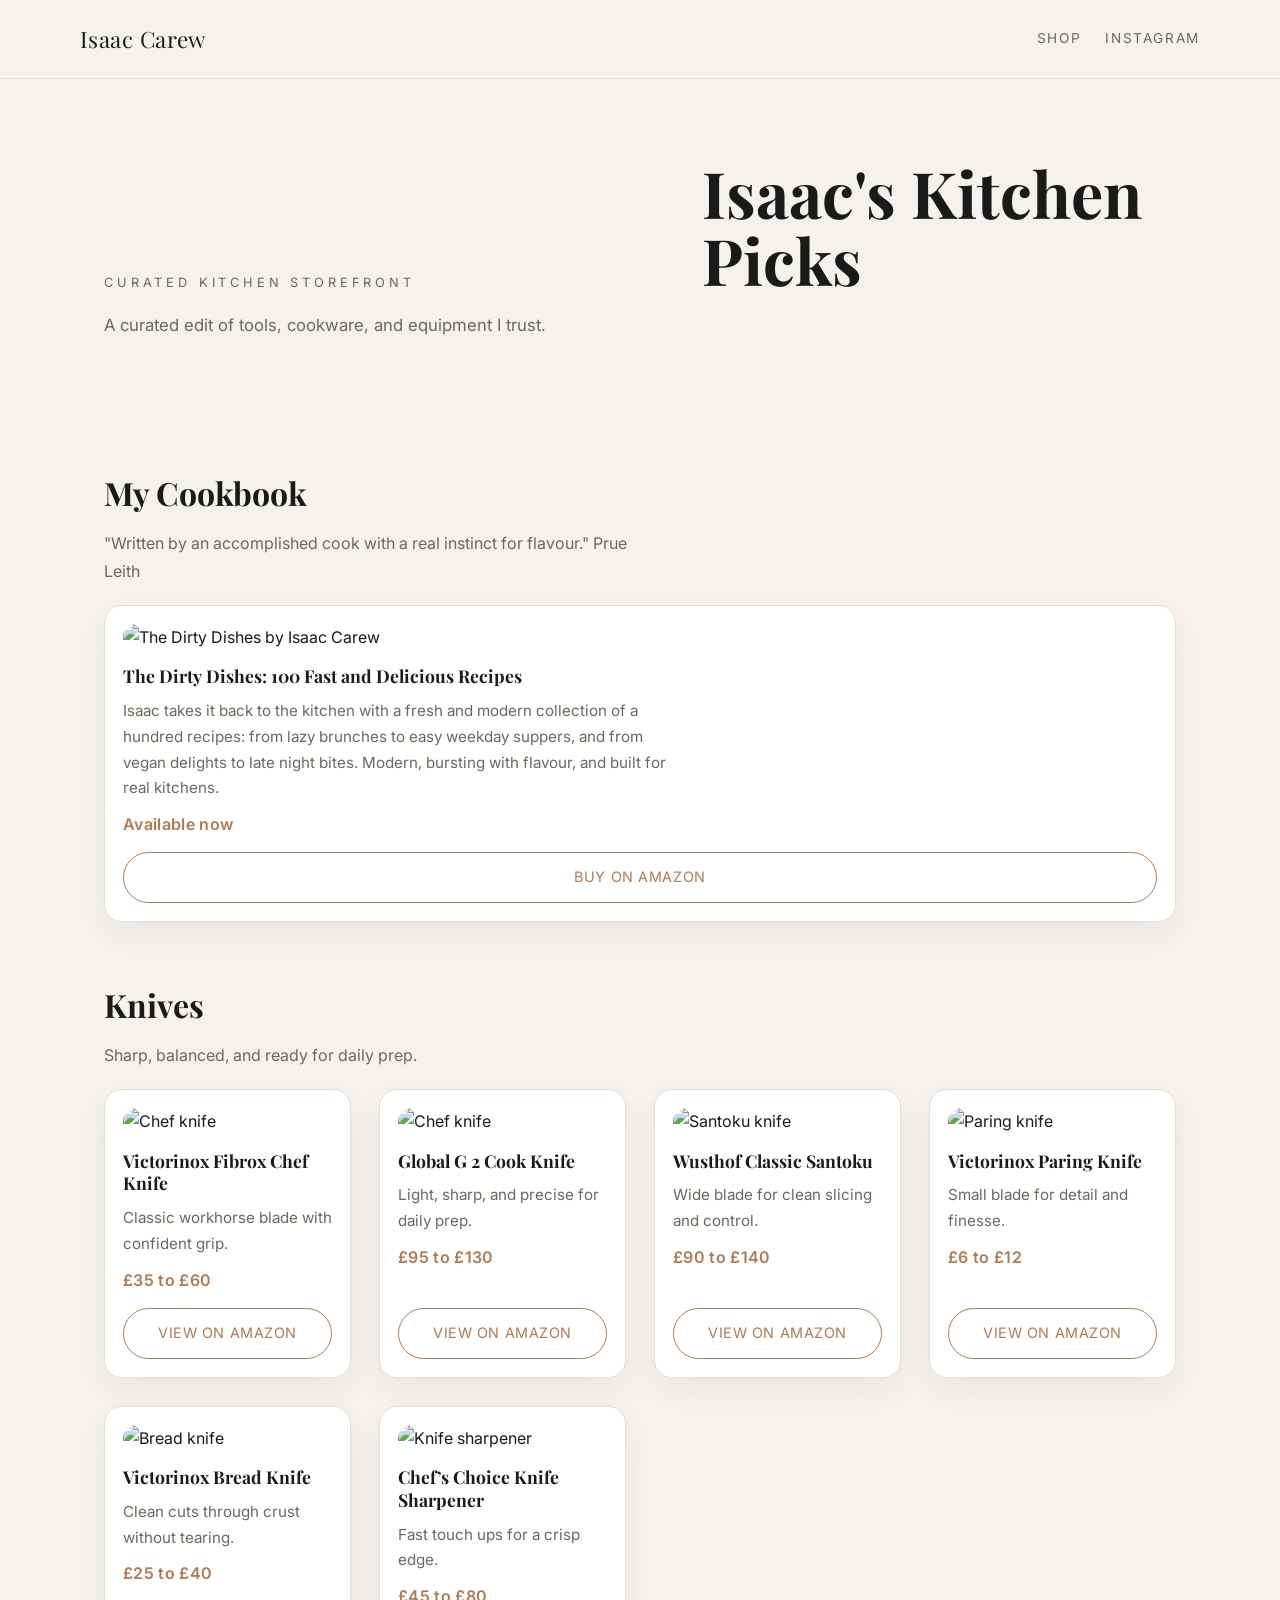
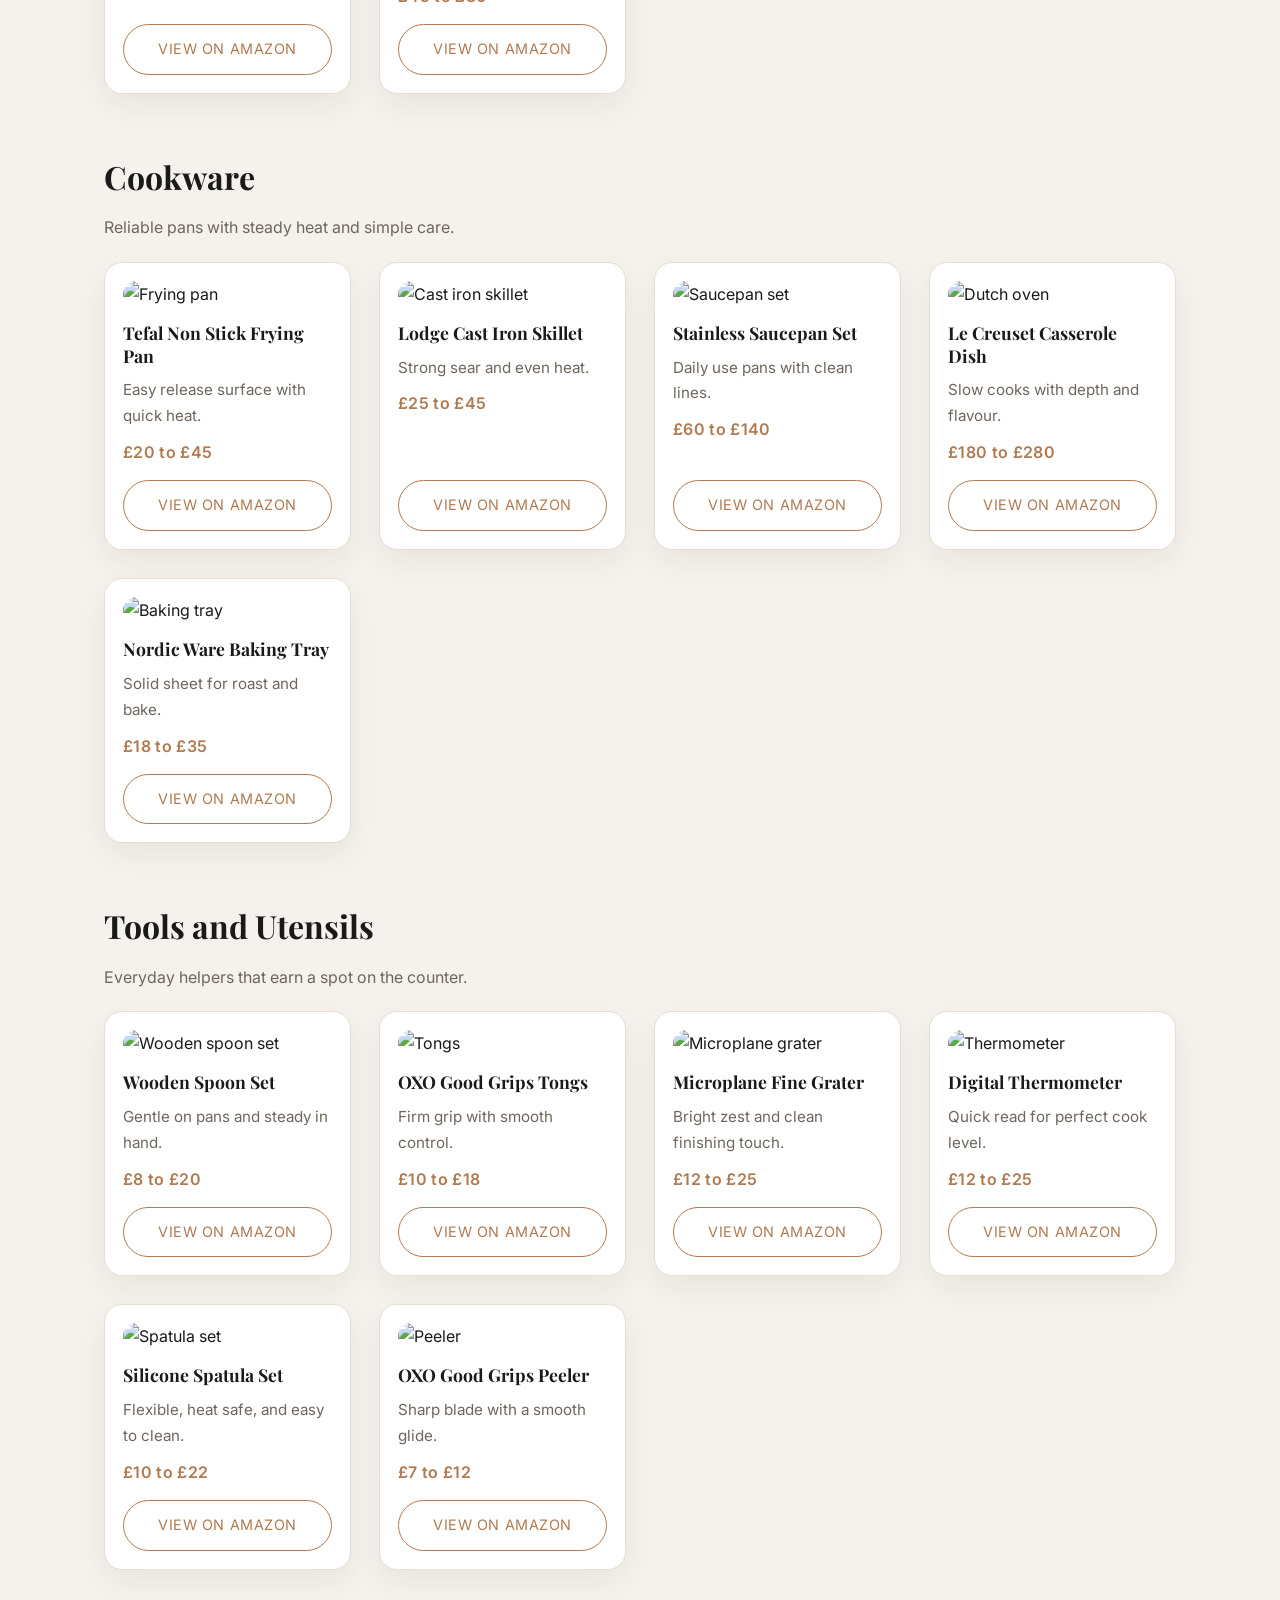
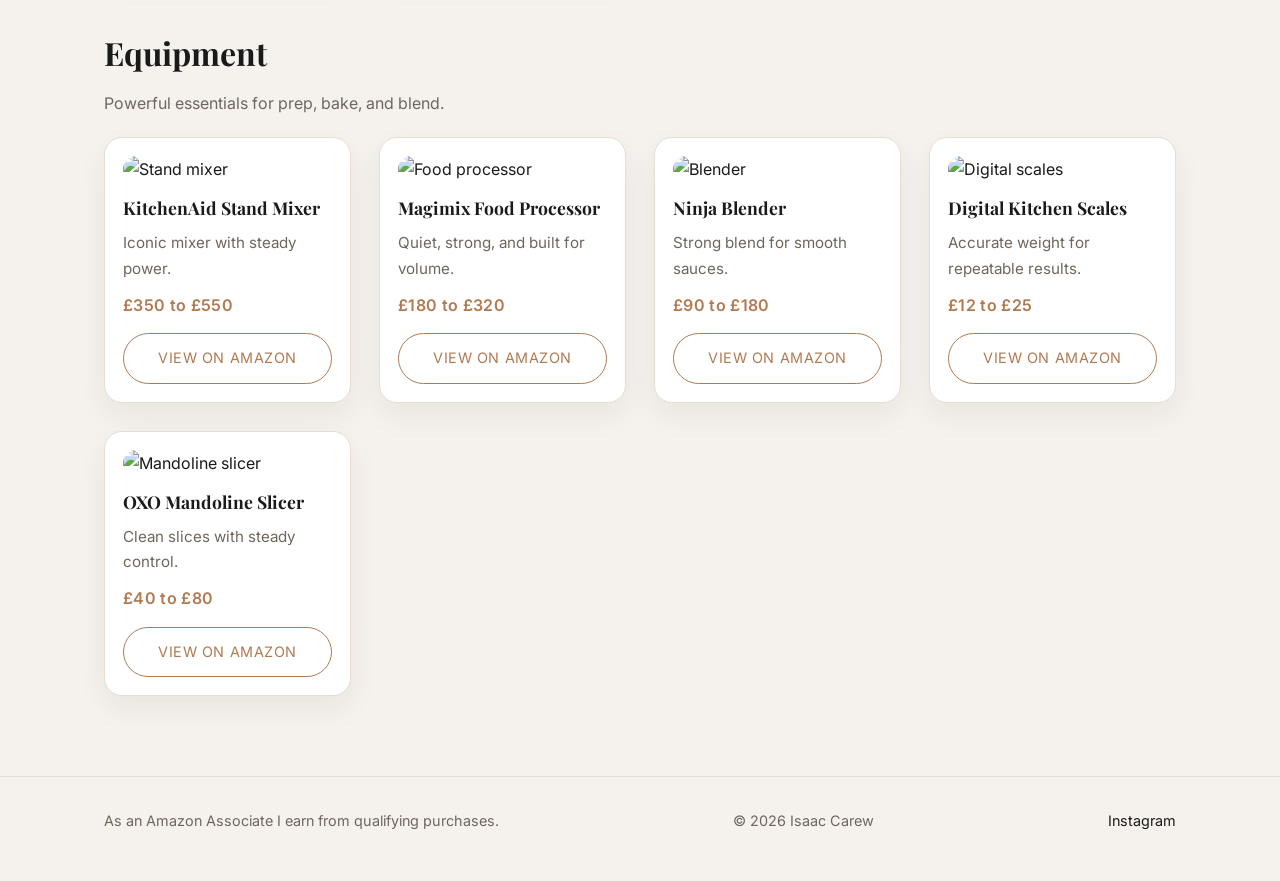
==== commit 15a5e57a: "Add The Dirty Dishes cookbook with affiliate link" ====
--- a/index.html
+++ b/index.html
@@ -34,16 +34,17 @@
         <div class="category">
           <div class="category-header">
             <h2>My Cookbook</h2>
-            <p>A new collection of recipes and kitchen stories will arrive here soon.</p>
-          </div>
-          <div class="grid">
-            <div class="card">
-              <div class="card-body">
-                <h3>PLACEHOLDER_COOKBOOK</h3>
-                <p>Details will be shared when the release is ready.</p>
-                <div class="price">Coming soon</div>
-              </div>
-              <a class="button" href="#">View on Amazon</a>
+            <p>"Written by an accomplished cook with a real instinct for flavour." Prue Leith</p>
+          </div>
+          <div class="grid">
+            <div class="card">
+              <img src="https://m.media-amazon.com/images/I/91eL3MKAnIL._SY466_.jpg" alt="The Dirty Dishes by Isaac Carew">
+              <div class="card-body">
+                <h3>The Dirty Dishes: 100 Fast and Delicious Recipes</h3>
+                <p>Isaac takes it back to the kitchen with a fresh and modern collection of a hundred recipes: from lazy brunches to easy weekday suppers, and from vegan delights to late night bites. Modern, bursting with flavour, and built for real kitchens.</p>
+                <div class="price">Available now</div>
+              </div>
+              <a class="button" href="https://www.amazon.co.uk/dp/1509841008?tag=isaaccarew-21" target="_blank" rel="noopener">Buy on Amazon</a>
             </div>
           </div>
         </div>
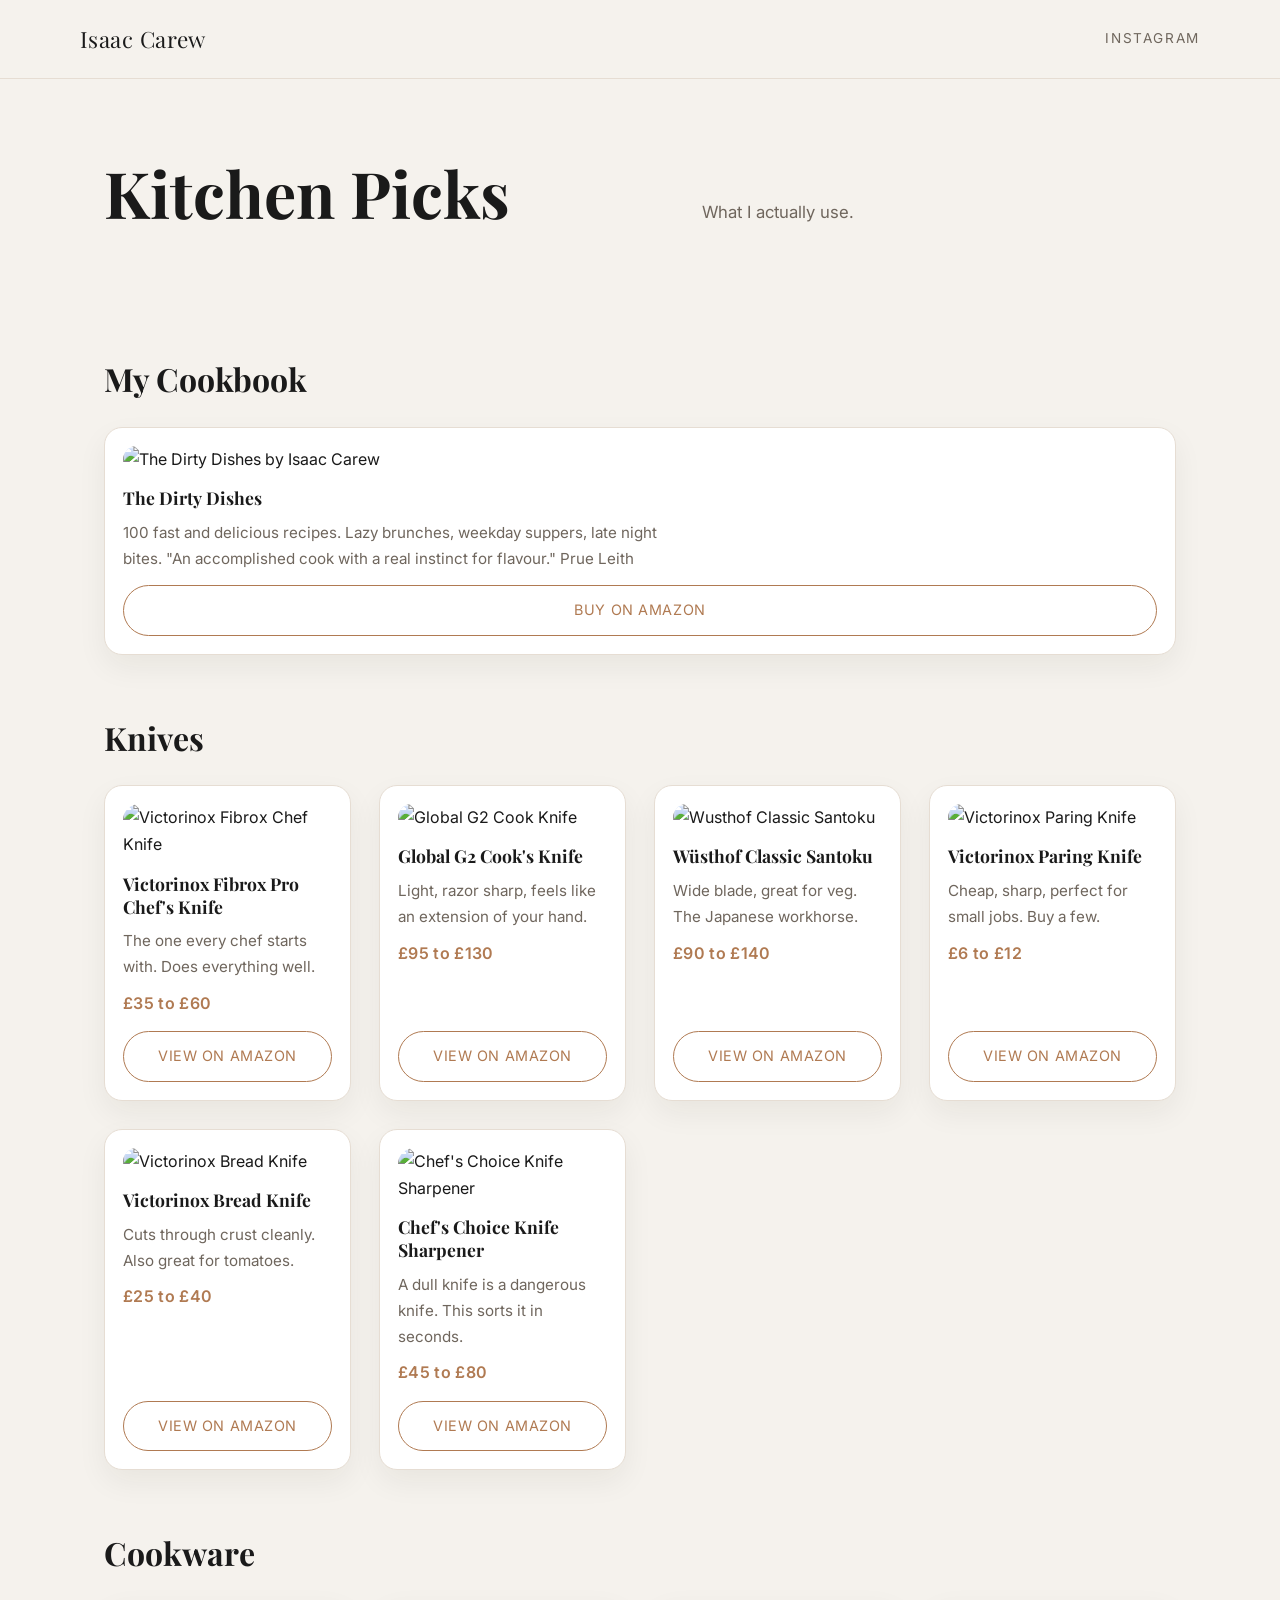
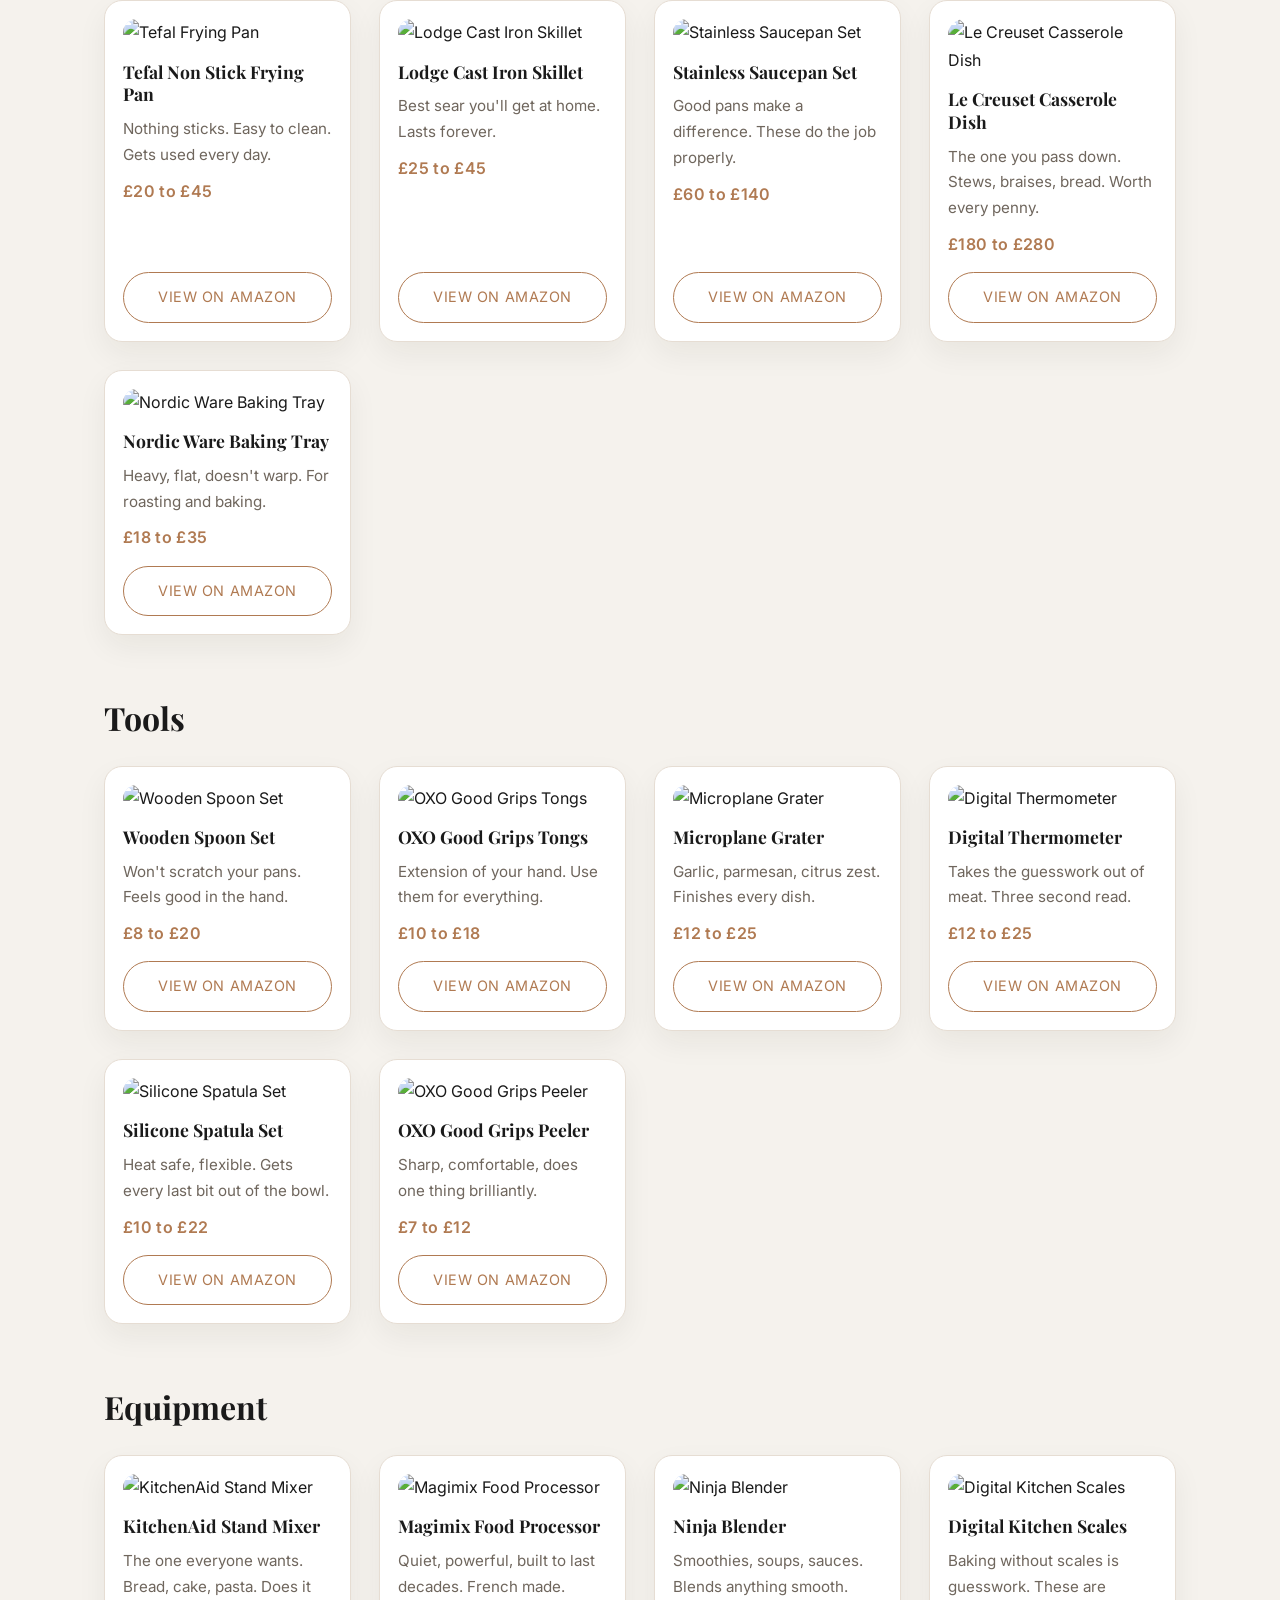
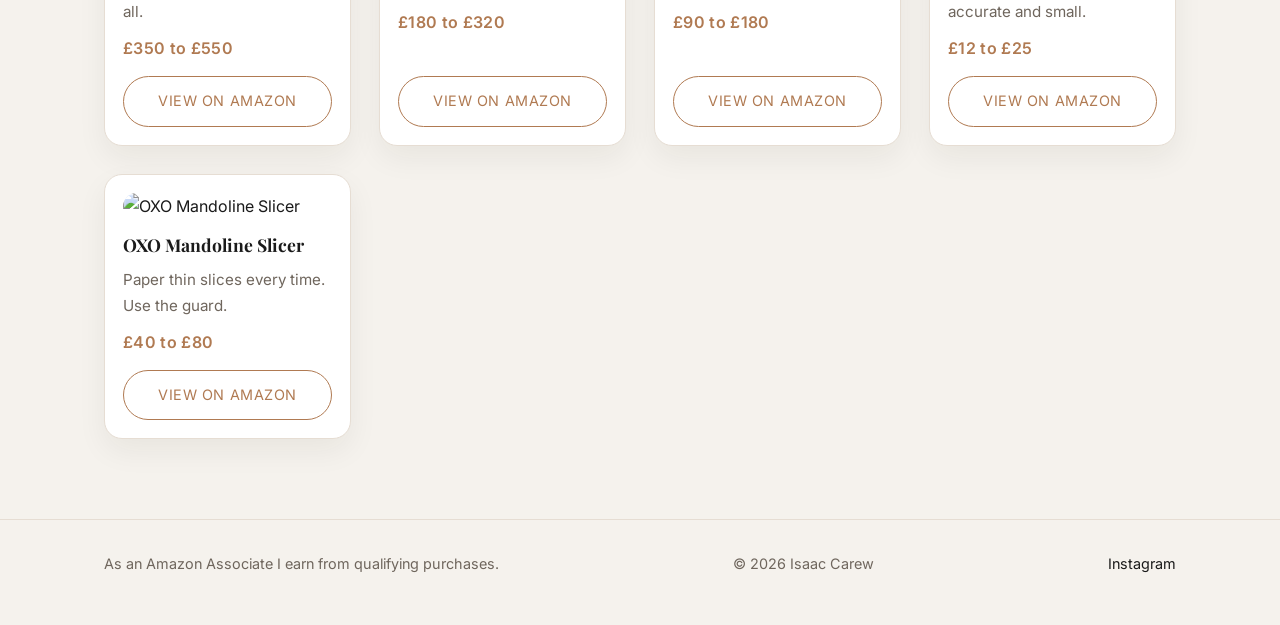
==== commit 5ff759a2: "Rewrite: human copy, Amazon product images, no fluff" ====
--- a/index.html
+++ b/index.html
@@ -3,7 +3,7 @@
 <head>
   <meta charset="UTF-8">
   <meta name="viewport" content="width=device-width, initial-scale=1.0">
-  <title>Isaac's Kitchen Picks</title>
+  <title>Isaac Carew | Kitchen Picks</title>
   <link rel="preconnect" href="https://fonts.googleapis.com">
   <link rel="preconnect" href="https://fonts.gstatic.com" crossorigin>
   <link href="https://fonts.googleapis.com/css2?family=Playfair+Display:wght@400;600;700&family=Inter:wght@300;400;500;600&display=swap" rel="stylesheet">
@@ -14,35 +14,32 @@
     <div class="container nav">
       <div class="brand">Isaac Carew</div>
       <nav class="nav-links">
-        <a href="#shop">SHOP</a>
         <a href="https://www.instagram.com/isaaccarew/" target="_blank" rel="noopener">Instagram</a>
       </nav>
     </div>
   </header>
 
-  <main id="shop">
+  <main>
     <section class="hero">
       <div class="container hero-inner">
-        <p class="eyebrow">Curated Kitchen Storefront</p>
-        <h1>Isaac's Kitchen Picks</h1>
-        <p class="hero-subtitle">A curated edit of tools, cookware, and equipment I trust.</p>
+        <h1>Kitchen Picks</h1>
+        <p class="hero-subtitle">What I actually use.</p>
       </div>
     </section>
 
     <section class="section">
       <div class="container">
+
         <div class="category">
           <div class="category-header">
             <h2>My Cookbook</h2>
-            <p>"Written by an accomplished cook with a real instinct for flavour." Prue Leith</p>
           </div>
           <div class="grid">
             <div class="card">
               <img src="https://m.media-amazon.com/images/I/91eL3MKAnIL._SY466_.jpg" alt="The Dirty Dishes by Isaac Carew">
               <div class="card-body">
-                <h3>The Dirty Dishes: 100 Fast and Delicious Recipes</h3>
-                <p>Isaac takes it back to the kitchen with a fresh and modern collection of a hundred recipes: from lazy brunches to easy weekday suppers, and from vegan delights to late night bites. Modern, bursting with flavour, and built for real kitchens.</p>
-                <div class="price">Available now</div>
+                <h3>The Dirty Dishes</h3>
+                <p>100 fast and delicious recipes. Lazy brunches, weekday suppers, late night bites. "An accomplished cook with a real instinct for flavour." Prue Leith</p>
               </div>
               <a class="button" href="https://www.amazon.co.uk/dp/1509841008?tag=isaaccarew-21" target="_blank" rel="noopener">Buy on Amazon</a>
             </div>
@@ -52,59 +49,58 @@
         <div class="category">
           <div class="category-header">
             <h2>Knives</h2>
-            <p>Sharp, balanced, and ready for daily prep.</p>
-          </div>
-          <div class="grid">
-            <div class="card">
-              <img src="https://images.unsplash.com/photo-1480169812695-4d679ac0bf76?auto=format&fit=crop&w=900&q=80" alt="Chef knife">
-              <div class="card-body">
-                <h3>Victorinox Fibrox Chef Knife</h3>
-                <p>Classic workhorse blade with confident grip.</p>
+          </div>
+          <div class="grid">
+            <div class="card">
+              <img src="https://m.media-amazon.com/images/I/21Fv3WXqRBL._AC_SY300_.jpg" alt="Victorinox Fibrox Chef Knife">
+              <div class="card-body">
+                <h3>Victorinox Fibrox Pro Chef's Knife</h3>
+                <p>The one every chef starts with. Does everything well.</p>
                 <div class="price">£35 to £60</div>
               </div>
               <a class="button" href="https://www.amazon.co.uk/dp/B0000CFDD5?tag=isaaccarew-21" target="_blank" rel="noopener">View on Amazon</a>
             </div>
             <div class="card">
-              <img src="https://images.unsplash.com/photo-1506368249639-73a05d6f6488?auto=format&fit=crop&w=900&q=80" alt="Chef knife">
-              <div class="card-body">
-                <h3>Global G 2 Cook Knife</h3>
-                <p>Light, sharp, and precise for daily prep.</p>
+              <img src="https://m.media-amazon.com/images/I/21dJRnMmHEL._AC_SY300_.jpg" alt="Global G2 Cook Knife">
+              <div class="card-body">
+                <h3>Global G2 Cook's Knife</h3>
+                <p>Light, razor sharp, feels like an extension of your hand.</p>
                 <div class="price">£95 to £130</div>
               </div>
               <a class="button" href="https://www.amazon.co.uk/dp/B00005OL44?tag=isaaccarew-21" target="_blank" rel="noopener">View on Amazon</a>
             </div>
             <div class="card">
-              <img src="https://images.unsplash.com/photo-1506368249639-73a05d6f6488?auto=format&fit=crop&w=900&q=80" alt="Santoku knife">
-              <div class="card-body">
-                <h3>Wusthof Classic Santoku</h3>
-                <p>Wide blade for clean slicing and control.</p>
+              <img src="https://m.media-amazon.com/images/I/21HjvriXUnL._AC_SY300_.jpg" alt="Wusthof Classic Santoku">
+              <div class="card-body">
+                <h3>Wüsthof Classic Santoku</h3>
+                <p>Wide blade, great for veg. The Japanese workhorse.</p>
                 <div class="price">£90 to £140</div>
               </div>
               <a class="button" href="https://www.amazon.co.uk/dp/B00009ZK08?tag=isaaccarew-21" target="_blank" rel="noopener">View on Amazon</a>
             </div>
             <div class="card">
-              <img src="https://images.unsplash.com/photo-1518013431117-eb1465fa5752?auto=format&fit=crop&w=900&q=80" alt="Paring knife">
+              <img src="https://m.media-amazon.com/images/I/11kUOawMXaL._AC_SY300_.jpg" alt="Victorinox Paring Knife">
               <div class="card-body">
                 <h3>Victorinox Paring Knife</h3>
-                <p>Small blade for detail and finesse.</p>
+                <p>Cheap, sharp, perfect for small jobs. Buy a few.</p>
                 <div class="price">£6 to £12</div>
               </div>
               <a class="button" href="https://www.amazon.co.uk/dp/B0000CF94L?tag=isaaccarew-21" target="_blank" rel="noopener">View on Amazon</a>
             </div>
             <div class="card">
-              <img src="https://images.unsplash.com/photo-1518013431117-eb1465fa5752?auto=format&fit=crop&w=900&q=80" alt="Bread knife">
+              <img src="https://m.media-amazon.com/images/I/21JXn9ZWNUL._AC_SY300_.jpg" alt="Victorinox Bread Knife">
               <div class="card-body">
                 <h3>Victorinox Bread Knife</h3>
-                <p>Clean cuts through crust without tearing.</p>
+                <p>Cuts through crust cleanly. Also great for tomatoes.</p>
                 <div class="price">£25 to £40</div>
               </div>
               <a class="button" href="https://www.amazon.co.uk/dp/B0000CFDD3?tag=isaaccarew-21" target="_blank" rel="noopener">View on Amazon</a>
             </div>
             <div class="card">
-              <img src="https://images.unsplash.com/photo-1511690743698-d9d85f2fbf38?auto=format&fit=crop&w=900&q=80" alt="Knife sharpener">
-              <div class="card-body">
-                <h3>Chef’s Choice Knife Sharpener</h3>
-                <p>Fast touch ups for a crisp edge.</p>
+              <img src="https://m.media-amazon.com/images/I/41h7YOVZMBL._AC_SY300_.jpg" alt="Chef's Choice Knife Sharpener">
+              <div class="card-body">
+                <h3>Chef's Choice Knife Sharpener</h3>
+                <p>A dull knife is a dangerous knife. This sorts it in seconds.</p>
                 <div class="price">£45 to £80</div>
               </div>
               <a class="button" href="https://www.amazon.co.uk/dp/B00005RGO6?tag=isaaccarew-21" target="_blank" rel="noopener">View on Amazon</a>
@@ -115,50 +111,49 @@
         <div class="category">
           <div class="category-header">
             <h2>Cookware</h2>
-            <p>Reliable pans with steady heat and simple care.</p>
-          </div>
-          <div class="grid">
-            <div class="card">
-              <img src="https://images.unsplash.com/photo-1506368249639-73a05d6f6488?auto=format&fit=crop&w=900&q=80" alt="Frying pan">
+          </div>
+          <div class="grid">
+            <div class="card">
+              <img src="https://m.media-amazon.com/images/I/71MV+-GUTFL._AC_SY300_.jpg" alt="Tefal Frying Pan">
               <div class="card-body">
                 <h3>Tefal Non Stick Frying Pan</h3>
-                <p>Easy release surface with quick heat.</p>
+                <p>Nothing sticks. Easy to clean. Gets used every day.</p>
                 <div class="price">£20 to £45</div>
               </div>
               <a class="button" href="https://www.amazon.co.uk/dp/B00KJTZLDY?tag=isaaccarew-21" target="_blank" rel="noopener">View on Amazon</a>
             </div>
             <div class="card">
-              <img src="https://images.unsplash.com/photo-1506368249639-73a05d6f6488?auto=format&fit=crop&w=900&q=80" alt="Cast iron skillet">
+              <img src="https://m.media-amazon.com/images/I/81QkIIWCKbL._AC_SY300_.jpg" alt="Lodge Cast Iron Skillet">
               <div class="card-body">
                 <h3>Lodge Cast Iron Skillet</h3>
-                <p>Strong sear and even heat.</p>
+                <p>Best sear you'll get at home. Lasts forever.</p>
                 <div class="price">£25 to £45</div>
               </div>
               <a class="button" href="https://www.amazon.co.uk/dp/B00006JSUA?tag=isaaccarew-21" target="_blank" rel="noopener">View on Amazon</a>
             </div>
             <div class="card">
-              <img src="https://images.unsplash.com/photo-1481931715705-36fdf1dd4f5f?auto=format&fit=crop&w=900&q=80" alt="Saucepan set">
+              <img src="https://m.media-amazon.com/images/I/71bYflz-SxL._AC_SY300_.jpg" alt="Stainless Saucepan Set">
               <div class="card-body">
                 <h3>Stainless Saucepan Set</h3>
-                <p>Daily use pans with clean lines.</p>
+                <p>Good pans make a difference. These do the job properly.</p>
                 <div class="price">£60 to £140</div>
               </div>
               <a class="button" href="https://www.amazon.co.uk/dp/B07M7D9C4B?tag=isaaccarew-21" target="_blank" rel="noopener">View on Amazon</a>
             </div>
             <div class="card">
-              <img src="https://images.unsplash.com/photo-1528712306091-ed0763094c98?auto=format&fit=crop&w=900&q=80" alt="Dutch oven">
+              <img src="https://m.media-amazon.com/images/I/41DKkMtbCSL._AC_SY300_.jpg" alt="Le Creuset Casserole Dish">
               <div class="card-body">
                 <h3>Le Creuset Casserole Dish</h3>
-                <p>Slow cooks with depth and flavour.</p>
+                <p>The one you pass down. Stews, braises, bread. Worth every penny.</p>
                 <div class="price">£180 to £280</div>
               </div>
               <a class="button" href="https://www.amazon.co.uk/dp/B0000CF6X5?tag=isaaccarew-21" target="_blank" rel="noopener">View on Amazon</a>
             </div>
             <div class="card">
-              <img src="https://images.unsplash.com/photo-1490527008340-96d7ad112b81?auto=format&fit=crop&w=900&q=80" alt="Baking tray">
+              <img src="https://m.media-amazon.com/images/I/71B+Z9K7SQL._AC_SY300_.jpg" alt="Nordic Ware Baking Tray">
               <div class="card-body">
                 <h3>Nordic Ware Baking Tray</h3>
-                <p>Solid sheet for roast and bake.</p>
+                <p>Heavy, flat, doesn't warp. For roasting and baking.</p>
                 <div class="price">£18 to £35</div>
               </div>
               <a class="button" href="https://www.amazon.co.uk/dp/B0000VLYE0?tag=isaaccarew-21" target="_blank" rel="noopener">View on Amazon</a>
@@ -168,60 +163,59 @@
 
         <div class="category">
           <div class="category-header">
-            <h2>Tools and Utensils</h2>
-            <p>Everyday helpers that earn a spot on the counter.</p>
-          </div>
-          <div class="grid">
-            <div class="card">
-              <img src="https://images.unsplash.com/photo-1528712306091-ed0763094c98?auto=format&fit=crop&w=900&q=80" alt="Wooden spoon set">
+            <h2>Tools</h2>
+          </div>
+          <div class="grid">
+            <div class="card">
+              <img src="https://m.media-amazon.com/images/I/71ozVZmDg7L._AC_SY300_.jpg" alt="Wooden Spoon Set">
               <div class="card-body">
                 <h3>Wooden Spoon Set</h3>
-                <p>Gentle on pans and steady in hand.</p>
+                <p>Won't scratch your pans. Feels good in the hand.</p>
                 <div class="price">£8 to £20</div>
               </div>
               <a class="button" href="https://www.amazon.co.uk/dp/B01N5G3X21?tag=isaaccarew-21" target="_blank" rel="noopener">View on Amazon</a>
             </div>
             <div class="card">
-              <img src="https://images.unsplash.com/photo-1511690743698-d9d85f2fbf38?auto=format&fit=crop&w=900&q=80" alt="Tongs">
+              <img src="https://m.media-amazon.com/images/I/61Ult6jMORL._AC_SY300_.jpg" alt="OXO Good Grips Tongs">
               <div class="card-body">
                 <h3>OXO Good Grips Tongs</h3>
-                <p>Firm grip with smooth control.</p>
+                <p>Extension of your hand. Use them for everything.</p>
                 <div class="price">£10 to £18</div>
               </div>
               <a class="button" href="https://www.amazon.co.uk/dp/B00004OCL8?tag=isaaccarew-21" target="_blank" rel="noopener">View on Amazon</a>
             </div>
             <div class="card">
-              <img src="https://images.unsplash.com/photo-1505253716362-afaea1d3d1af?auto=format&fit=crop&w=900&q=80" alt="Microplane grater">
-              <div class="card-body">
-                <h3>Microplane Fine Grater</h3>
-                <p>Bright zest and clean finishing touch.</p>
+              <img src="https://m.media-amazon.com/images/I/61c7fQFuKaL._AC_SY300_.jpg" alt="Microplane Grater">
+              <div class="card-body">
+                <h3>Microplane Grater</h3>
+                <p>Garlic, parmesan, citrus zest. Finishes every dish.</p>
                 <div class="price">£12 to £25</div>
               </div>
               <a class="button" href="https://www.amazon.co.uk/dp/B00004S7V8?tag=isaaccarew-21" target="_blank" rel="noopener">View on Amazon</a>
             </div>
             <div class="card">
-              <img src="https://images.unsplash.com/photo-1543352634-02c53be2abf9?auto=format&fit=crop&w=900&q=80" alt="Thermometer">
+              <img src="https://m.media-amazon.com/images/I/51gX1yeaJyL._AC_SY300_.jpg" alt="Digital Thermometer">
               <div class="card-body">
                 <h3>Digital Thermometer</h3>
-                <p>Quick read for perfect cook level.</p>
+                <p>Takes the guesswork out of meat. Three second read.</p>
                 <div class="price">£12 to £25</div>
               </div>
               <a class="button" href="https://www.amazon.co.uk/dp/B07X9JY1X2?tag=isaaccarew-21" target="_blank" rel="noopener">View on Amazon</a>
             </div>
             <div class="card">
-              <img src="https://images.unsplash.com/photo-1511690743698-d9d85f2fbf38?auto=format&fit=crop&w=900&q=80" alt="Spatula set">
+              <img src="https://m.media-amazon.com/images/I/61fwponMXKL._AC_SY300_.jpg" alt="Silicone Spatula Set">
               <div class="card-body">
                 <h3>Silicone Spatula Set</h3>
-                <p>Flexible, heat safe, and easy to clean.</p>
+                <p>Heat safe, flexible. Gets every last bit out of the bowl.</p>
                 <div class="price">£10 to £22</div>
               </div>
               <a class="button" href="https://www.amazon.co.uk/dp/B01H7MVZ3C?tag=isaaccarew-21" target="_blank" rel="noopener">View on Amazon</a>
             </div>
             <div class="card">
-              <img src="https://images.unsplash.com/photo-1511690743698-d9d85f2fbf38?auto=format&fit=crop&w=900&q=80" alt="Peeler">
+              <img src="https://m.media-amazon.com/images/I/41VF2wiYiAL._AC_SY300_.jpg" alt="OXO Good Grips Peeler">
               <div class="card-body">
                 <h3>OXO Good Grips Peeler</h3>
-                <p>Sharp blade with a smooth glide.</p>
+                <p>Sharp, comfortable, does one thing brilliantly.</p>
                 <div class="price">£7 to £12</div>
               </div>
               <a class="button" href="https://www.amazon.co.uk/dp/B00004OCNK?tag=isaaccarew-21" target="_blank" rel="noopener">View on Amazon</a>
@@ -232,56 +226,56 @@
         <div class="category">
           <div class="category-header">
             <h2>Equipment</h2>
-            <p>Powerful essentials for prep, bake, and blend.</p>
-          </div>
-          <div class="grid">
-            <div class="card">
-              <img src="https://images.unsplash.com/photo-1518013431117-eb1465fa5752?auto=format&fit=crop&w=900&q=80" alt="Stand mixer">
+          </div>
+          <div class="grid">
+            <div class="card">
+              <img src="https://m.media-amazon.com/images/I/71cdVZDiTbL._AC_SY300_.jpg" alt="KitchenAid Stand Mixer">
               <div class="card-body">
                 <h3>KitchenAid Stand Mixer</h3>
-                <p>Iconic mixer with steady power.</p>
+                <p>The one everyone wants. Bread, cake, pasta. Does it all.</p>
                 <div class="price">£350 to £550</div>
               </div>
               <a class="button" href="https://www.amazon.co.uk/dp/B00005O7BO?tag=isaaccarew-21" target="_blank" rel="noopener">View on Amazon</a>
             </div>
             <div class="card">
-              <img src="https://images.unsplash.com/photo-1528712306091-ed0763094c98?auto=format&fit=crop&w=900&q=80" alt="Food processor">
+              <img src="https://m.media-amazon.com/images/I/71H1YM7pURL._AC_SY300_.jpg" alt="Magimix Food Processor">
               <div class="card-body">
                 <h3>Magimix Food Processor</h3>
-                <p>Quiet, strong, and built for volume.</p>
+                <p>Quiet, powerful, built to last decades. French made.</p>
                 <div class="price">£180 to £320</div>
               </div>
               <a class="button" href="https://www.amazon.co.uk/dp/B0001A2H7W?tag=isaaccarew-21" target="_blank" rel="noopener">View on Amazon</a>
             </div>
             <div class="card">
-              <img src="https://images.unsplash.com/photo-1481931715705-36fdf1dd4f5f?auto=format&fit=crop&w=900&q=80" alt="Blender">
+              <img src="https://m.media-amazon.com/images/I/61fNJBdOPaL._AC_SY300_.jpg" alt="Ninja Blender">
               <div class="card-body">
                 <h3>Ninja Blender</h3>
-                <p>Strong blend for smooth sauces.</p>
+                <p>Smoothies, soups, sauces. Blends anything smooth.</p>
                 <div class="price">£90 to £180</div>
               </div>
               <a class="button" href="https://www.amazon.co.uk/dp/B08BYY3XL5?tag=isaaccarew-21" target="_blank" rel="noopener">View on Amazon</a>
             </div>
             <div class="card">
-              <img src="https://images.unsplash.com/photo-1481931715705-36fdf1dd4f5f?auto=format&fit=crop&w=900&q=80" alt="Digital scales">
+              <img src="https://m.media-amazon.com/images/I/61z16Y2BVWL._AC_SY300_.jpg" alt="Digital Kitchen Scales">
               <div class="card-body">
                 <h3>Digital Kitchen Scales</h3>
-                <p>Accurate weight for repeatable results.</p>
+                <p>Baking without scales is guesswork. These are accurate and small.</p>
                 <div class="price">£12 to £25</div>
               </div>
               <a class="button" href="https://www.amazon.co.uk/dp/B07XK1JRG1?tag=isaaccarew-21" target="_blank" rel="noopener">View on Amazon</a>
             </div>
             <div class="card">
-              <img src="https://images.unsplash.com/photo-1511690743698-d9d85f2fbf38?auto=format&fit=crop&w=900&q=80" alt="Mandoline slicer">
+              <img src="https://m.media-amazon.com/images/I/81n5zHxcURL._AC_SY300_.jpg" alt="OXO Mandoline Slicer">
               <div class="card-body">
                 <h3>OXO Mandoline Slicer</h3>
-                <p>Clean slices with steady control.</p>
+                <p>Paper thin slices every time. Use the guard.</p>
                 <div class="price">£40 to £80</div>
               </div>
               <a class="button" href="https://www.amazon.co.uk/dp/B001THGPDO?tag=isaaccarew-21" target="_blank" rel="noopener">View on Amazon</a>
             </div>
           </div>
         </div>
+
       </div>
     </section>
   </main>
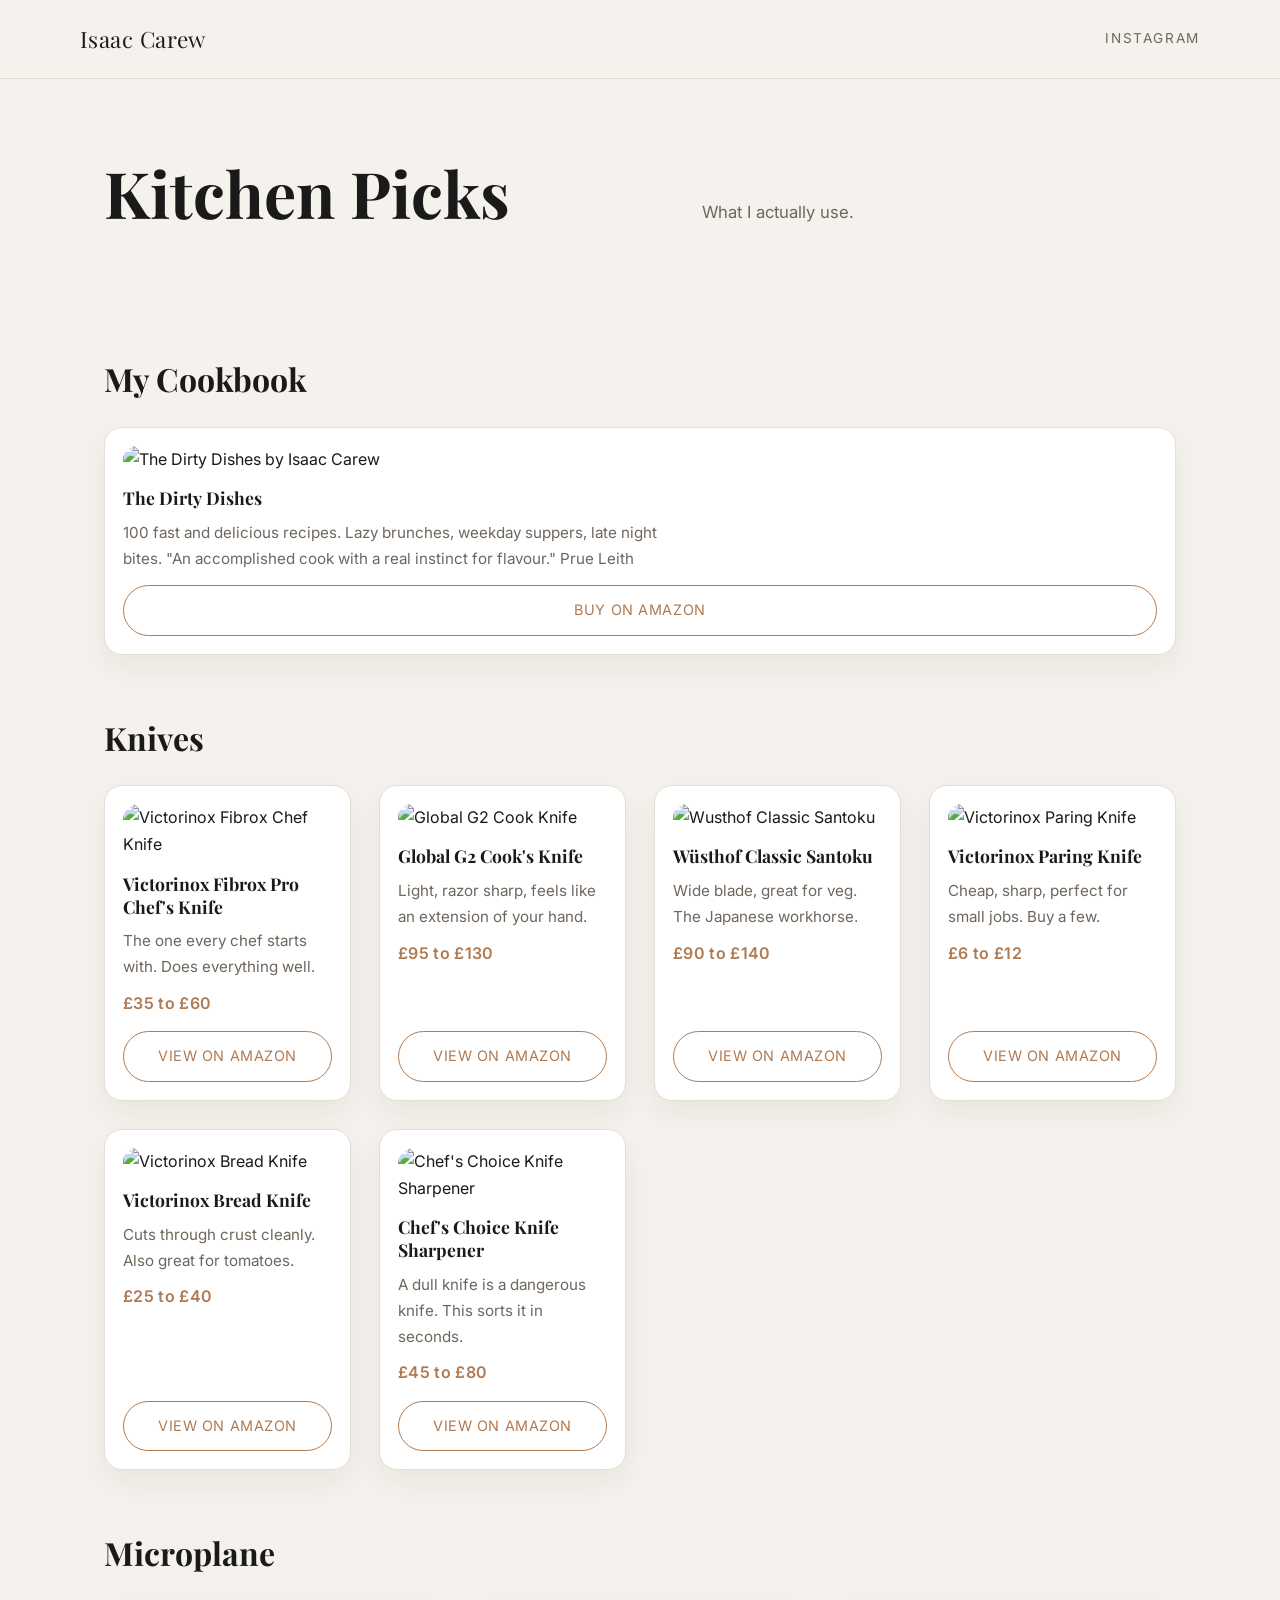
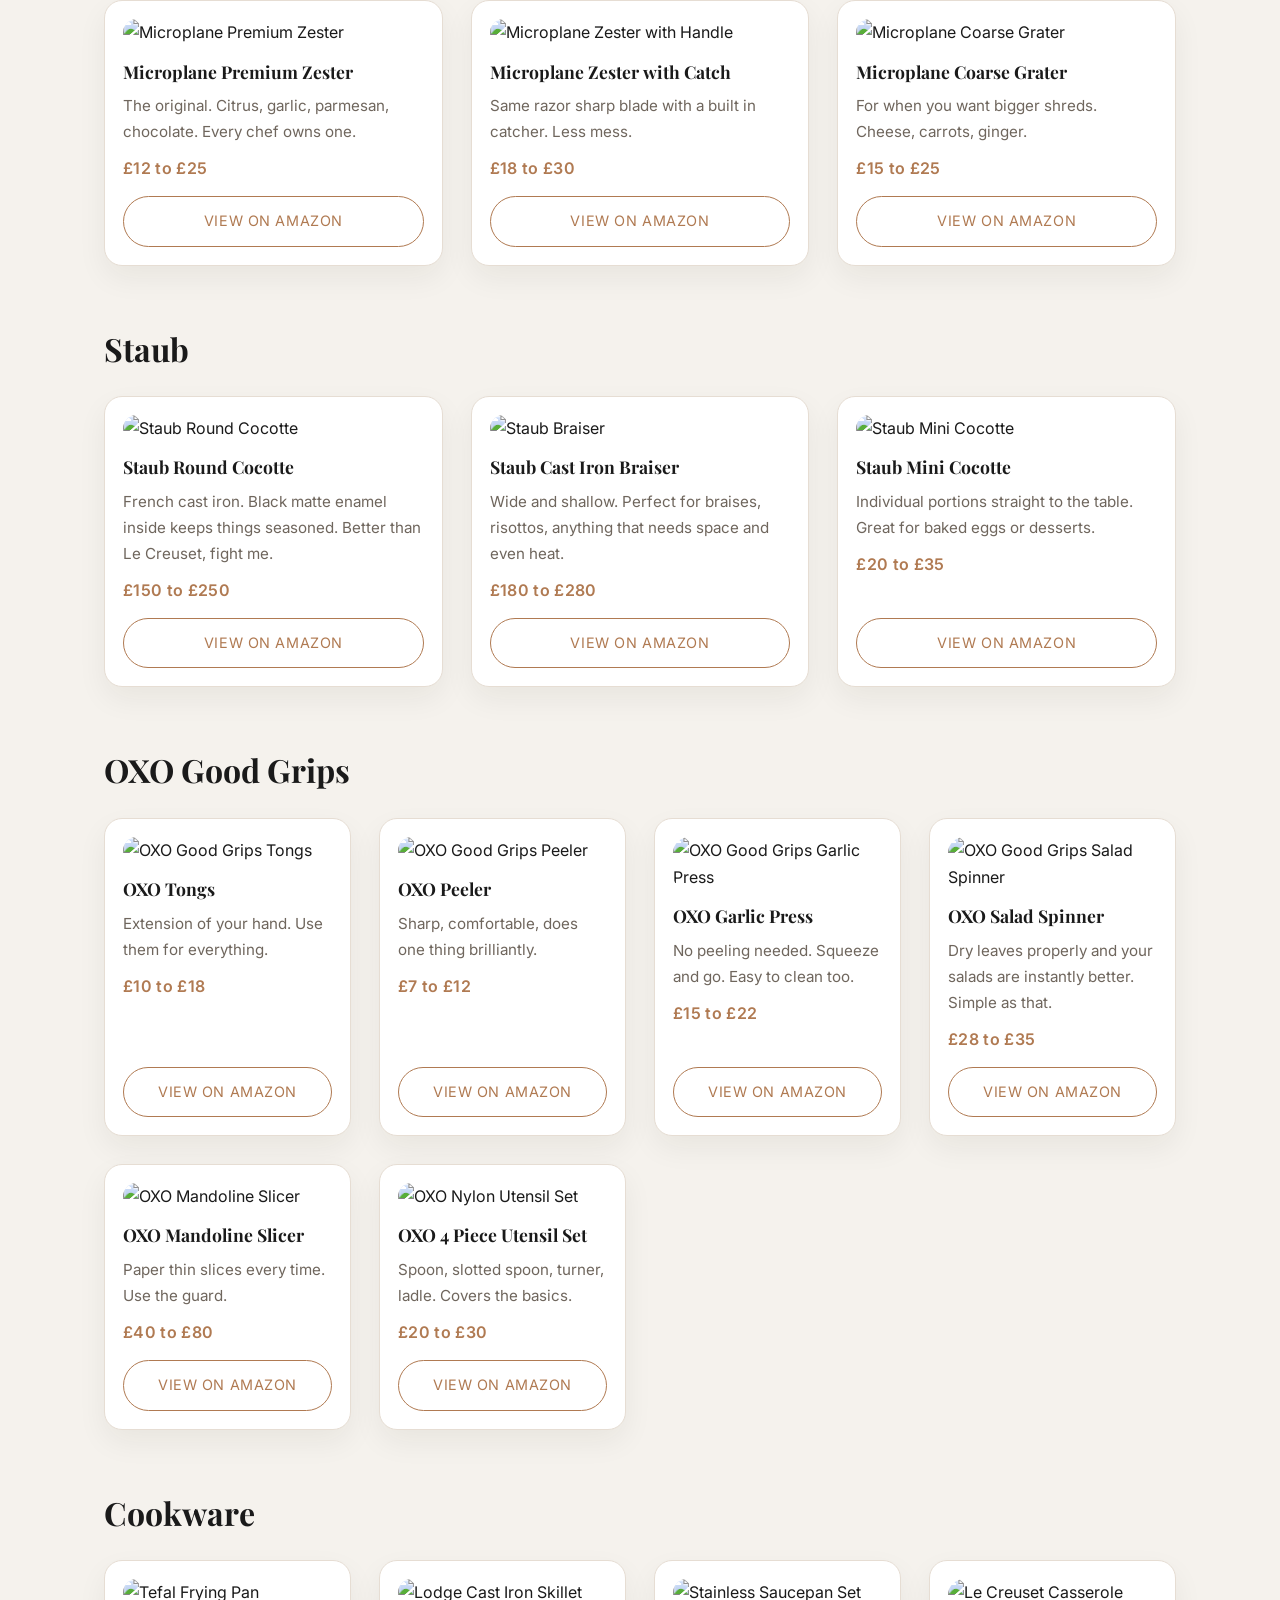
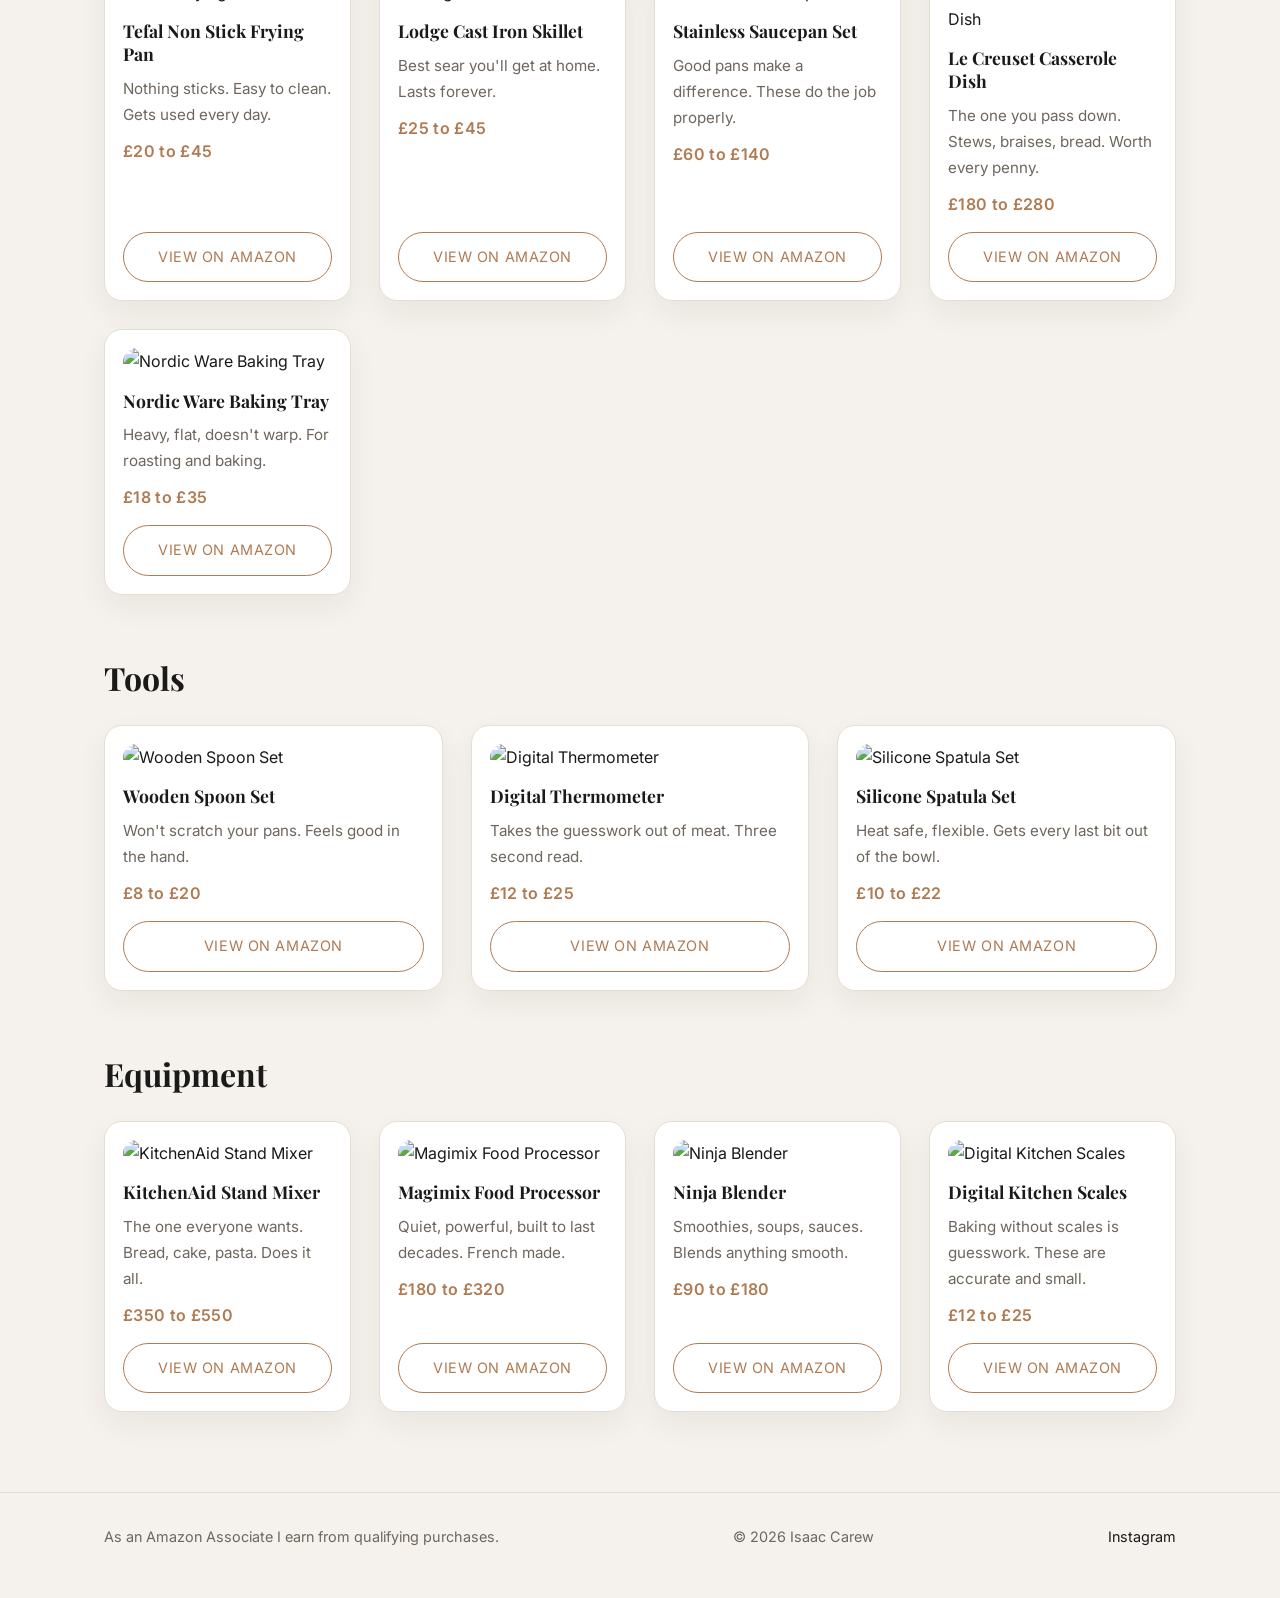
==== commit 13adeffd: "Add Microplane, Staub, OXO sections - dedupe old tools" ====
--- a/index.html
+++ b/index.html
@@ -110,6 +110,138 @@
 
         <div class="category">
           <div class="category-header">
+            <h2>Microplane</h2>
+          </div>
+          <div class="grid">
+            <div class="card">
+              <img src="https://m.media-amazon.com/images/I/61c7fQFuKaL._AC_SY300_.jpg" alt="Microplane Premium Zester">
+              <div class="card-body">
+                <h3>Microplane Premium Zester</h3>
+                <p>The original. Citrus, garlic, parmesan, chocolate. Every chef owns one.</p>
+                <div class="price">£12 to £25</div>
+              </div>
+              <a class="button" href="https://www.amazon.co.uk/dp/B00004S7V8?tag=isaaccarew-21" target="_blank" rel="noopener">View on Amazon</a>
+            </div>
+            <div class="card">
+              <img src="https://m.media-amazon.com/images/I/61VBn8UPs3L._AC_SY300_.jpg" alt="Microplane Zester with Handle">
+              <div class="card-body">
+                <h3>Microplane Zester with Catch</h3>
+                <p>Same razor sharp blade with a built in catcher. Less mess.</p>
+                <div class="price">£18 to £30</div>
+              </div>
+              <a class="button" href="https://www.amazon.co.uk/dp/B09BB23WVP?tag=isaaccarew-21" target="_blank" rel="noopener">View on Amazon</a>
+            </div>
+            <div class="card">
+              <img src="https://m.media-amazon.com/images/I/51pQQw4yqOL._AC_SY300_.jpg" alt="Microplane Coarse Grater">
+              <div class="card-body">
+                <h3>Microplane Coarse Grater</h3>
+                <p>For when you want bigger shreds. Cheese, carrots, ginger.</p>
+                <div class="price">£15 to £25</div>
+              </div>
+              <a class="button" href="https://www.amazon.co.uk/dp/B001AEHDIM?tag=isaaccarew-21" target="_blank" rel="noopener">View on Amazon</a>
+            </div>
+          </div>
+        </div>
+
+        <div class="category">
+          <div class="category-header">
+            <h2>Staub</h2>
+          </div>
+          <div class="grid">
+            <div class="card">
+              <img src="https://m.media-amazon.com/images/I/81sYAqHxKEL._AC_SY300_.jpg" alt="Staub Round Cocotte">
+              <div class="card-body">
+                <h3>Staub Round Cocotte</h3>
+                <p>French cast iron. Black matte enamel inside keeps things seasoned. Better than Le Creuset, fight me.</p>
+                <div class="price">£150 to £250</div>
+              </div>
+              <a class="button" href="https://www.amazon.co.uk/dp/B007NOKT66?tag=isaaccarew-21" target="_blank" rel="noopener">View on Amazon</a>
+            </div>
+            <div class="card">
+              <img src="https://m.media-amazon.com/images/I/71Ql+K8OvwL._AC_SY300_.jpg" alt="Staub Braiser">
+              <div class="card-body">
+                <h3>Staub Cast Iron Braiser</h3>
+                <p>Wide and shallow. Perfect for braises, risottos, anything that needs space and even heat.</p>
+                <div class="price">£180 to £280</div>
+              </div>
+              <a class="button" href="https://www.amazon.co.uk/dp/B079RJSWYT?tag=isaaccarew-21" target="_blank" rel="noopener">View on Amazon</a>
+            </div>
+            <div class="card">
+              <img src="https://m.media-amazon.com/images/I/61tRhWdTSQL._AC_SY300_.jpg" alt="Staub Mini Cocotte">
+              <div class="card-body">
+                <h3>Staub Mini Cocotte</h3>
+                <p>Individual portions straight to the table. Great for baked eggs or desserts.</p>
+                <div class="price">£20 to £35</div>
+              </div>
+              <a class="button" href="https://www.amazon.co.uk/dp/B000RWGANW?tag=isaaccarew-21" target="_blank" rel="noopener">View on Amazon</a>
+            </div>
+          </div>
+        </div>
+
+        <div class="category">
+          <div class="category-header">
+            <h2>OXO Good Grips</h2>
+          </div>
+          <div class="grid">
+            <div class="card">
+              <img src="https://m.media-amazon.com/images/I/61Ult6jMORL._AC_SY300_.jpg" alt="OXO Good Grips Tongs">
+              <div class="card-body">
+                <h3>OXO Tongs</h3>
+                <p>Extension of your hand. Use them for everything.</p>
+                <div class="price">£10 to £18</div>
+              </div>
+              <a class="button" href="https://www.amazon.co.uk/dp/B00004OCL8?tag=isaaccarew-21" target="_blank" rel="noopener">View on Amazon</a>
+            </div>
+            <div class="card">
+              <img src="https://m.media-amazon.com/images/I/41VF2wiYiAL._AC_SY300_.jpg" alt="OXO Good Grips Peeler">
+              <div class="card-body">
+                <h3>OXO Peeler</h3>
+                <p>Sharp, comfortable, does one thing brilliantly.</p>
+                <div class="price">£7 to £12</div>
+              </div>
+              <a class="button" href="https://www.amazon.co.uk/dp/B00004OCNK?tag=isaaccarew-21" target="_blank" rel="noopener">View on Amazon</a>
+            </div>
+            <div class="card">
+              <img src="https://m.media-amazon.com/images/I/71XsGPMtNjL._AC_SY300_.jpg" alt="OXO Good Grips Garlic Press">
+              <div class="card-body">
+                <h3>OXO Garlic Press</h3>
+                <p>No peeling needed. Squeeze and go. Easy to clean too.</p>
+                <div class="price">£15 to £22</div>
+              </div>
+              <a class="button" href="https://www.amazon.co.uk/dp/B09QBDRCRK?tag=isaaccarew-21" target="_blank" rel="noopener">View on Amazon</a>
+            </div>
+            <div class="card">
+              <img src="https://m.media-amazon.com/images/I/81ikVDB-EoL._AC_SY300_.jpg" alt="OXO Good Grips Salad Spinner">
+              <div class="card-body">
+                <h3>OXO Salad Spinner</h3>
+                <p>Dry leaves properly and your salads are instantly better. Simple as that.</p>
+                <div class="price">£28 to £35</div>
+              </div>
+              <a class="button" href="https://www.amazon.co.uk/dp/B00004OCKR?tag=isaaccarew-21" target="_blank" rel="noopener">View on Amazon</a>
+            </div>
+            <div class="card">
+              <img src="https://m.media-amazon.com/images/I/81n5zHxcURL._AC_SY300_.jpg" alt="OXO Mandoline Slicer">
+              <div class="card-body">
+                <h3>OXO Mandoline Slicer</h3>
+                <p>Paper thin slices every time. Use the guard.</p>
+                <div class="price">£40 to £80</div>
+              </div>
+              <a class="button" href="https://www.amazon.co.uk/dp/B001THGPDO?tag=isaaccarew-21" target="_blank" rel="noopener">View on Amazon</a>
+            </div>
+            <div class="card">
+              <img src="https://m.media-amazon.com/images/I/71aGVSy+h0L._AC_SY300_.jpg" alt="OXO Nylon Utensil Set">
+              <div class="card-body">
+                <h3>OXO 4 Piece Utensil Set</h3>
+                <p>Spoon, slotted spoon, turner, ladle. Covers the basics.</p>
+                <div class="price">£20 to £30</div>
+              </div>
+              <a class="button" href="https://www.amazon.co.uk/dp/B0D2S4BD4R?tag=isaaccarew-21" target="_blank" rel="noopener">View on Amazon</a>
+            </div>
+          </div>
+        </div>
+
+        <div class="category">
+          <div class="category-header">
             <h2>Cookware</h2>
           </div>
           <div class="grid">
@@ -176,24 +308,6 @@
               <a class="button" href="https://www.amazon.co.uk/dp/B01N5G3X21?tag=isaaccarew-21" target="_blank" rel="noopener">View on Amazon</a>
             </div>
             <div class="card">
-              <img src="https://m.media-amazon.com/images/I/61Ult6jMORL._AC_SY300_.jpg" alt="OXO Good Grips Tongs">
-              <div class="card-body">
-                <h3>OXO Good Grips Tongs</h3>
-                <p>Extension of your hand. Use them for everything.</p>
-                <div class="price">£10 to £18</div>
-              </div>
-              <a class="button" href="https://www.amazon.co.uk/dp/B00004OCL8?tag=isaaccarew-21" target="_blank" rel="noopener">View on Amazon</a>
-            </div>
-            <div class="card">
-              <img src="https://m.media-amazon.com/images/I/61c7fQFuKaL._AC_SY300_.jpg" alt="Microplane Grater">
-              <div class="card-body">
-                <h3>Microplane Grater</h3>
-                <p>Garlic, parmesan, citrus zest. Finishes every dish.</p>
-                <div class="price">£12 to £25</div>
-              </div>
-              <a class="button" href="https://www.amazon.co.uk/dp/B00004S7V8?tag=isaaccarew-21" target="_blank" rel="noopener">View on Amazon</a>
-            </div>
-            <div class="card">
               <img src="https://m.media-amazon.com/images/I/51gX1yeaJyL._AC_SY300_.jpg" alt="Digital Thermometer">
               <div class="card-body">
                 <h3>Digital Thermometer</h3>
@@ -211,15 +325,6 @@
               </div>
               <a class="button" href="https://www.amazon.co.uk/dp/B01H7MVZ3C?tag=isaaccarew-21" target="_blank" rel="noopener">View on Amazon</a>
             </div>
-            <div class="card">
-              <img src="https://m.media-amazon.com/images/I/41VF2wiYiAL._AC_SY300_.jpg" alt="OXO Good Grips Peeler">
-              <div class="card-body">
-                <h3>OXO Good Grips Peeler</h3>
-                <p>Sharp, comfortable, does one thing brilliantly.</p>
-                <div class="price">£7 to £12</div>
-              </div>
-              <a class="button" href="https://www.amazon.co.uk/dp/B00004OCNK?tag=isaaccarew-21" target="_blank" rel="noopener">View on Amazon</a>
-            </div>
           </div>
         </div>
 
@@ -263,15 +368,6 @@
                 <div class="price">£12 to £25</div>
               </div>
               <a class="button" href="https://www.amazon.co.uk/dp/B07XK1JRG1?tag=isaaccarew-21" target="_blank" rel="noopener">View on Amazon</a>
-            </div>
-            <div class="card">
-              <img src="https://m.media-amazon.com/images/I/81n5zHxcURL._AC_SY300_.jpg" alt="OXO Mandoline Slicer">
-              <div class="card-body">
-                <h3>OXO Mandoline Slicer</h3>
-                <p>Paper thin slices every time. Use the guard.</p>
-                <div class="price">£40 to £80</div>
-              </div>
-              <a class="button" href="https://www.amazon.co.uk/dp/B001THGPDO?tag=isaaccarew-21" target="_blank" rel="noopener">View on Amazon</a>
             </div>
           </div>
         </div>
